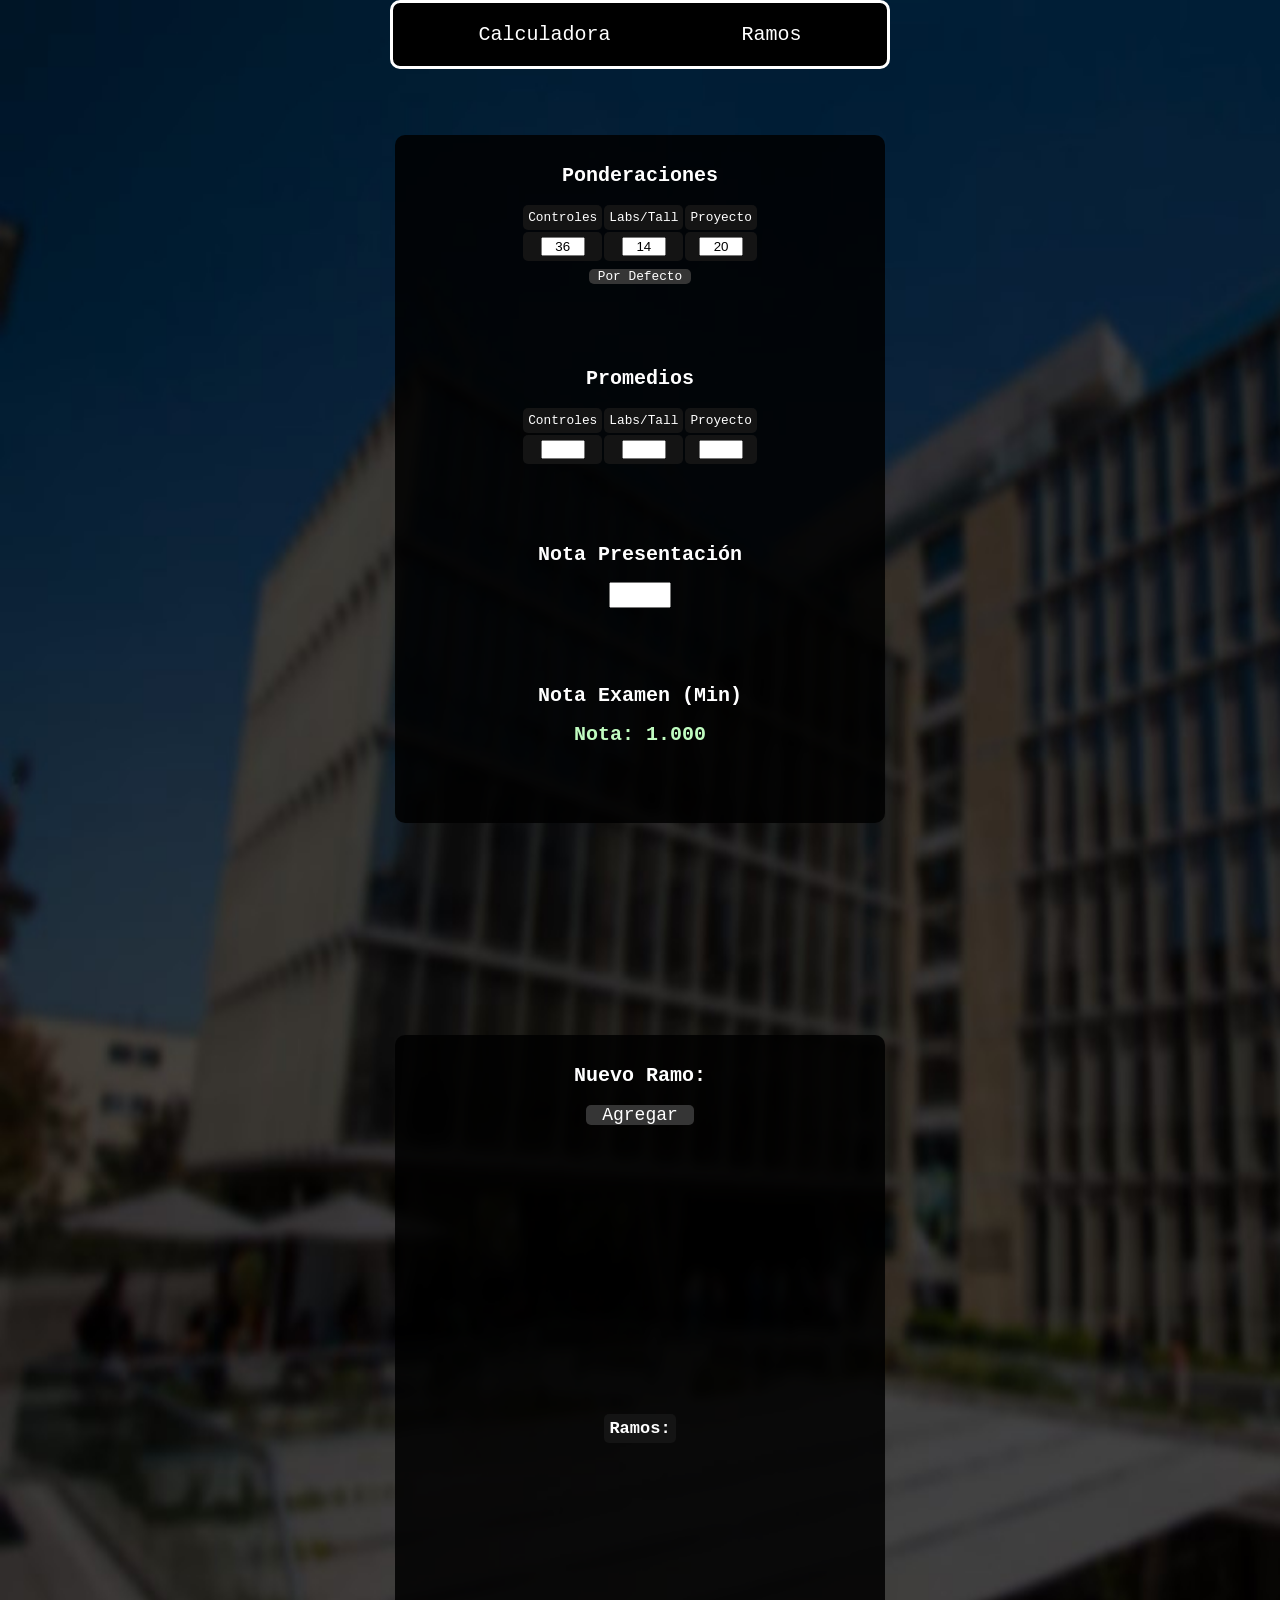
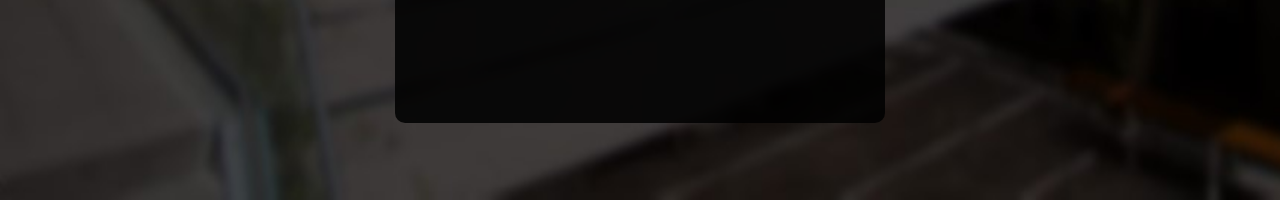
==== CalculadoraFinis.html @ b1f28bfc "ACTUALIZACIÓN FINISCALC 3.0" ====
<!DOCTYPE html>
<html>
<head>
    <meta charset="UTF-8">
    <meta name="viewport" content="width=device-width, initial-scale=1.0">
    <title>Calculadora Finis</title>
    <link rel="stylesheet" href="assets/style.css">

    <link rel="apple-touch-icon" sizes="180x180" href="assets/imgs/apple-touch-icon.png">
    <link rel="icon" type="image/png" sizes="32x32" href="assets/imgs/favicon-32x32.png">
    <link rel="icon" type="image/png" sizes="16x16" href="assets/imgs/favicon-16x16.png">
    <link rel="manifest" href="assets/imgs/site.webmanifest">

</head>
<body>
    <nav>
        <ul>
            <li><a onclick="blurAll();goTo('#Calculadora')">Calculadora</a></li>
            <li><a onclick="blurAll();goTo('#Ramos')">Ramos</a></li>
        </ul>
    </nav>
    <section id="Calculadora">
        <div class="contenedor">
            <div>
                <h1>Ponderaciones</h1>
                <table>
                    <tr>
                        <td>Controles</td>
                        <td>Labs/Tall</td>
                        <td>Proyecto</td>
                    </tr>
                    <tr>
                        <td><input type="number" id="ponControles" value="36" onInput="calculadora()"></td>
                        <td><input type="number" id="ponLabs" value="14" onInput="calculadora()"></td>
                        <td><input type="number" id="ponProyecto" value="20" onInput="calculadora()"></td>
                    </tr>
                </table>
                <div class="boton" style="width: 8em;" onclick="porDefecto()">Por Defecto</div>
            </div>
            <div>
                <h1>Promedios</h1>
                <table>
                    <tr>
                        <td>Controles</td>
                        <td>Labs/Tall</td>
                        <td>Proyecto</td>
                    </tr>
                    <tr>
                        <td><input type="number" id="proControles" onInput="calculadora()"></td>
                        <td><input type="number" id="proLabs" onInput="calculadora()"></td>
                        <td><input type="number" id="proProyecto" onInput="calculadora()"></td>
                    </tr>
                </table>
            </div>
            <div>
                <h1>Nota Presentación</h1>
                <input type="number" id="notaPresentacion" style="font-size: 1.5em;" onInput="examen()">
            </div>
            <div>
                <h1>Nota Examen (Min)</h1>
                <h1 id="notaExamen" style="color: rgb(192, 252, 192);">Nota: 1.000</h1>
            </div>
        </div>
    </section>

    <section id="Ramos">
        <div class="contenedor">
            <div>
                <h1>Nuevo Ramo:</h1>
                <div class="boton" style="width: 6em;font-size:18px;margin-top: 1em;" onclick="agregar()">Agregar</div>
            </div>
            <div>
                <table id="tablaRamos">
                    <tr><td style="font-size: 17px;font-weight: bold;">Ramos:</td></tr>
                </table>
            </div>
        </div>
    </section>
    <div id="lista"></div>
    <script src="assets/log.js"></script>
    <script src="assets/logic.js"></script>
    <script src="assets/ramos.js"></script>
</body>
</html>
---- assets/style.css ----
*{margin: 0;padding: 0;}
html{
    scroll-behavior: smooth;
    width: 100%;
    font-family:'Courier New', Courier, monospace;
    user-select: none;
    font-size: 80%;
    overflow-y: hidden;
}
body{
    background-image: url("fondo.jpg");
    background-size: 150vw 200vh;
}
nav{
    border-radius: 10px;
    background-color: rgb(0, 0, 0);
    position: fixed;
    width: 100vw;
    border: solid;
    border-color: white;
    box-sizing: border-box;
    font-size: 20px;
    z-index: 1000000;
}
ul{
    display: flex;
    list-style: none;
    padding: 1em;
    justify-content: space-around;
}
li a{
    padding: 1em;
    color: white;
    text-align: center;
    text-decoration: none;
}
section{height: 100vh;}
h1{font-size: 20px;margin: 0.8em;}
.contenedor{
    text-align: center;
    color: white;
    position: relative;
    left: 10%;
    top: 15%;
    width: 80%;
    background-color: rgba(0, 0, 0, 0.863);
    height: 75%;
    padding-top: 1em;
    border-radius: 10px;
    display: grid;
    justify-content:space-around;
}
table{
    margin: auto;
}
td{
    background-color: rgb(20, 20, 20);
    padding: 5px;
    border-radius: 5px;
}
input{
    width: 3em;
    text-align: center;
}
.boton{
    background-color:  rgb(53, 53, 53);
    border-radius: 5px; 
    margin: 0.5em auto;
}
.boton:active{
    transform: scale(1.2);
}
@media(min-width: 500px){
    .contenedor{
        width: 490px;
        margin: auto;
        left: 0;
    }
    nav{width: 500px;left:50%;translate: -50%;}
}
@media(max-height: 560px){
    h1{margin: 0;font-size: 14px;}
    #tablaRamos{scale:0;}
}
input[type=number]::-webkit-inner-spin-button, 
input[type=number]::-webkit-outer-spin-button { 
  -webkit-appearance: none; 
  margin: 0; 
}
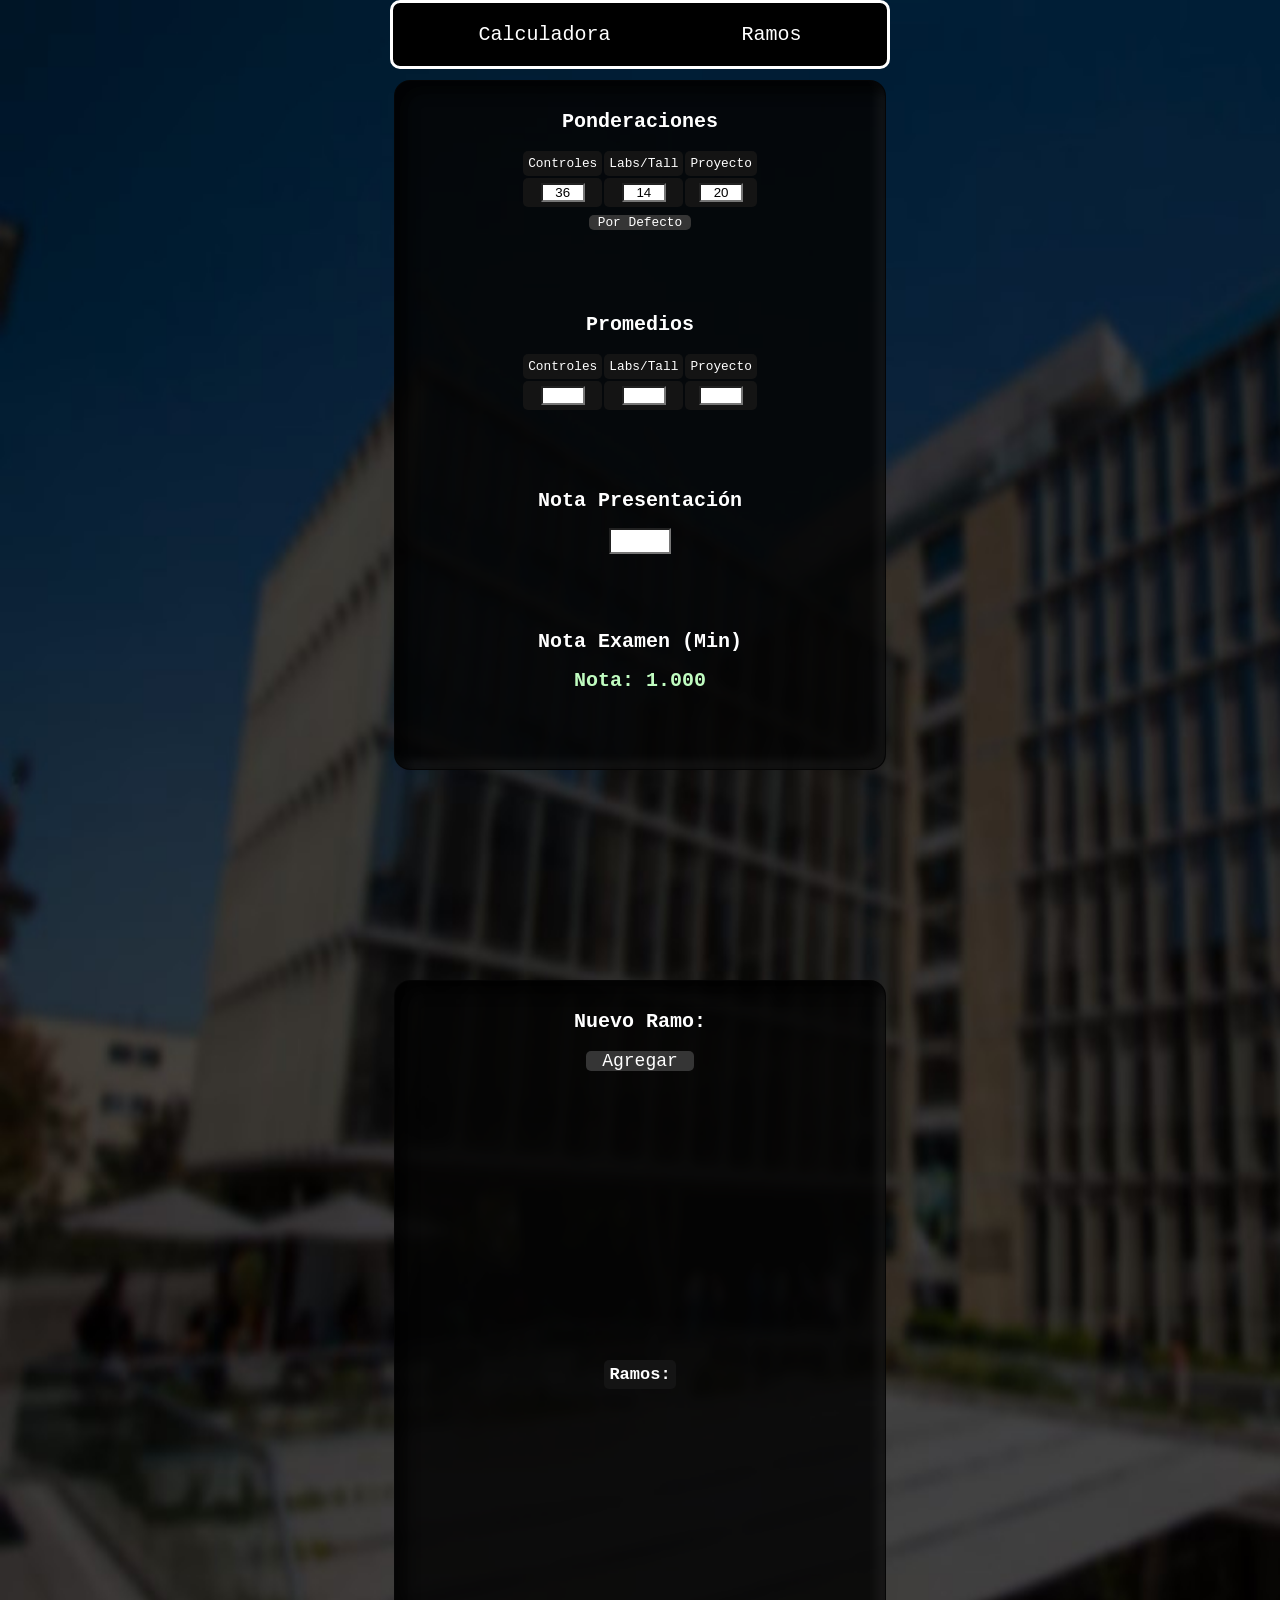
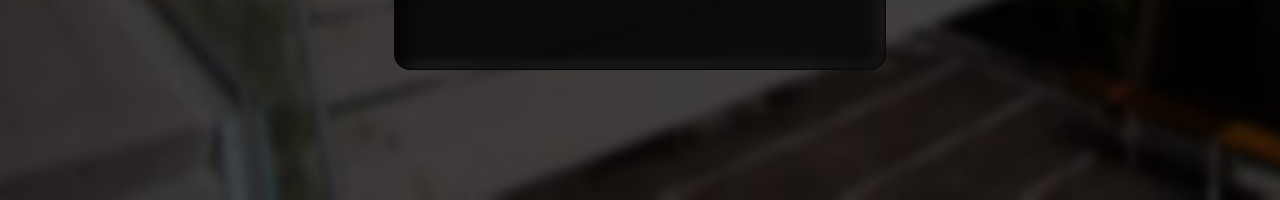
==== commit 896142dd: "3.3.0" ====
--- a/CalculadoraFinis.html
+++ b/CalculadoraFinis.html
@@ -6,10 +6,23 @@
     <title>Calculadora Finis</title>
     <link rel="stylesheet" href="assets/style.css">
 
-    <link rel="apple-touch-icon" sizes="180x180" href="assets/imgs/apple-touch-icon.png">
-    <link rel="icon" type="image/png" sizes="32x32" href="assets/imgs/favicon-32x32.png">
-    <link rel="icon" type="image/png" sizes="16x16" href="assets/imgs/favicon-16x16.png">
-    <link rel="manifest" href="assets/imgs/site.webmanifest">
+    <link rel="apple-touch-icon" sizes="57x57" href="/apple-icon-57x57.png">
+    <link rel="apple-touch-icon" sizes="60x60" href="/apple-icon-60x60.png">
+    <link rel="apple-touch-icon" sizes="72x72" href="/apple-icon-72x72.png">
+    <link rel="apple-touch-icon" sizes="76x76" href="/apple-icon-76x76.png">
+    <link rel="apple-touch-icon" sizes="114x114" href="/apple-icon-114x114.png">
+    <link rel="apple-touch-icon" sizes="120x120" href="/apple-icon-120x120.png">
+    <link rel="apple-touch-icon" sizes="144x144" href="/apple-icon-144x144.png">
+    <link rel="apple-touch-icon" sizes="152x152" href="/apple-icon-152x152.png">
+    <link rel="apple-touch-icon" sizes="180x180" href="/apple-icon-180x180.png">
+    <link rel="icon" type="image/png" sizes="192x192"  href="/android-icon-192x192.png">
+    <link rel="icon" type="image/png" sizes="32x32" href="/favicon-32x32.png">
+    <link rel="icon" type="image/png" sizes="96x96" href="/favicon-96x96.png">
+    <link rel="icon" type="image/png" sizes="16x16" href="/favicon-16x16.png">
+    <link rel="manifest" href="/manifest.json">
+    <meta name="msapplication-TileColor" content="#ffffff">
+    <meta name="msapplication-TileImage" content="/ms-icon-144x144.png">
+    <meta name="theme-color" content="#ffffff">
 
 </head>
 <body>
--- a/assets/style.css
+++ b/assets/style.css
@@ -5,7 +5,7 @@
     font-family:'Courier New', Courier, monospace;
     user-select: none;
     font-size: 80%;
-    overflow-y: hidden;
+    overflow: hidden;
 }
 body{
     background-image: url("fondo.jpg");
@@ -37,18 +37,24 @@
 section{height: 100vh;}
 h1{font-size: 20px;margin: 0.8em;}
 .contenedor{
+    transform: translateX(-50%);
     text-align: center;
     color: white;
     position: relative;
-    left: 10%;
-    top: 15%;
-    width: 80%;
-    background-color: rgba(0, 0, 0, 0.863);
-    height: 75%;
+    left: 50vw;
+    top: 80px;
+    width: 80vw;
+    height: 75vh;
     padding-top: 1em;
     border-radius: 10px;
     display: grid;
     justify-content:space-around;
+
+    background: rgba(5, 5, 5, 0.87);
+    border-radius: 16px;
+    box-shadow: 12px 12px 12px rgba(0, 0, 0, 0.562) inset,-10px -10px 10px rgba(255, 255, 255, 0.048) inset;+
+    border: 1px solid rgba(5, 5, 5, 0.815);
 }
 table{
     margin: auto;
@@ -61,6 +67,7 @@
 input{
     width: 3em;
     text-align: center;
+    background-color: white;
 }
 .boton{
     background-color:  rgb(53, 53, 53);
@@ -75,15 +82,16 @@
         width: 490px;
         margin: auto;
         left: 0;
+        transform: translateX(0);
     }
     nav{width: 500px;left:50%;translate: -50%;}
 }
 @media(max-height: 560px){
     h1{margin: 0;font-size: 14px;}
-    #tablaRamos{scale:0;}
+    #tablaRamos{scale:0.7;}
 }
 input[type=number]::-webkit-inner-spin-button, 
 input[type=number]::-webkit-outer-spin-button { 
   -webkit-appearance: none; 
   margin: 0; 
-}+}
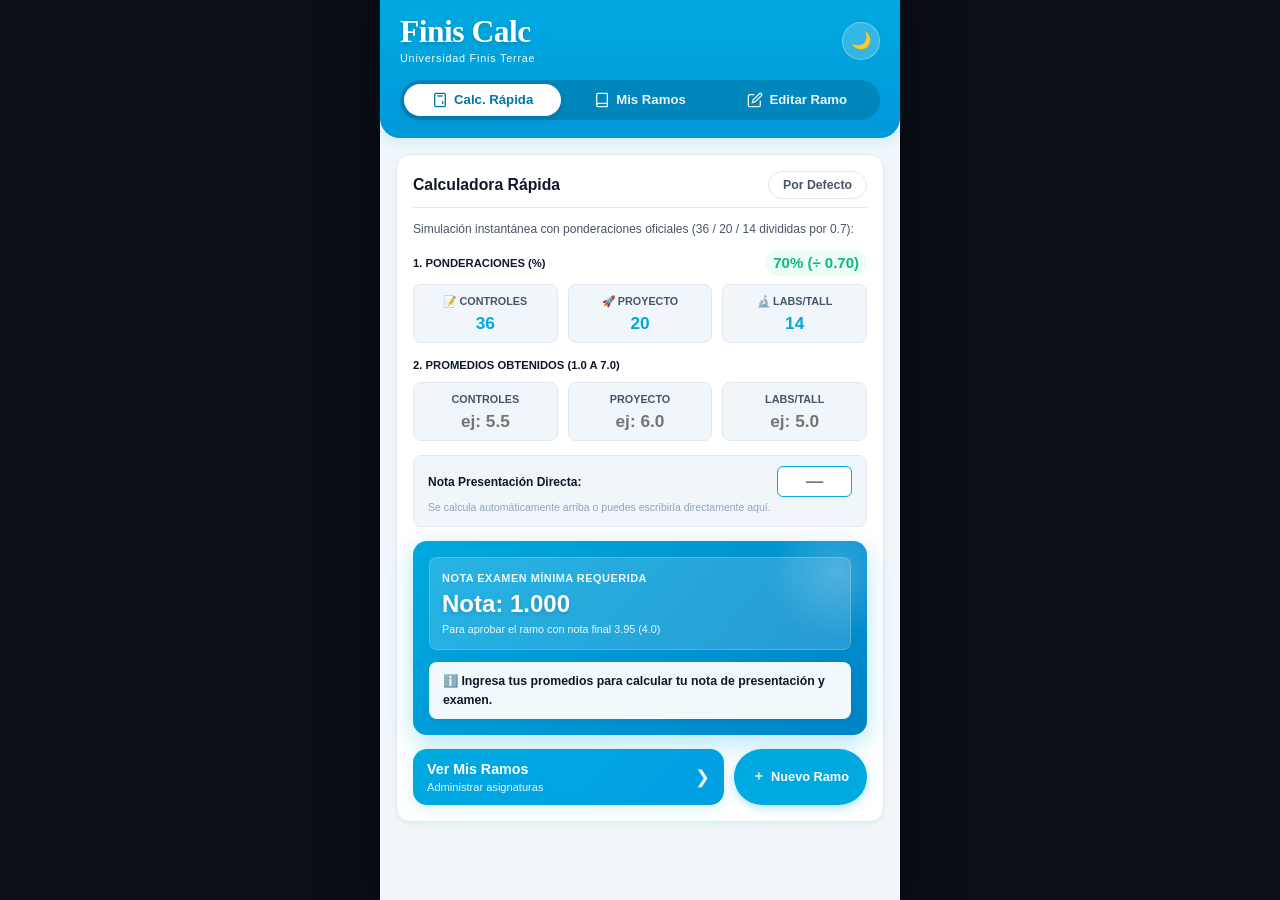
==== commit bb122fc5: "FinisCalc 3" ====
--- a/CalculadoraFinis.html
+++ b/CalculadoraFinis.html
@@ -1,97 +1,440 @@
-<!DOCTYPE html>
-<html>
-<head>
-    <meta charset="UTF-8">
-    <meta name="viewport" content="width=device-width, initial-scale=1.0">
-    <title>Calculadora Finis</title>
-    <link rel="stylesheet" href="assets/style.css">
-
-    <link rel="apple-touch-icon" sizes="57x57" href="/apple-icon-57x57.png">
-    <link rel="apple-touch-icon" sizes="60x60" href="/apple-icon-60x60.png">
-    <link rel="apple-touch-icon" sizes="72x72" href="/apple-icon-72x72.png">
-    <link rel="apple-touch-icon" sizes="76x76" href="/apple-icon-76x76.png">
-    <link rel="apple-touch-icon" sizes="114x114" href="/apple-icon-114x114.png">
-    <link rel="apple-touch-icon" sizes="120x120" href="/apple-icon-120x120.png">
-    <link rel="apple-touch-icon" sizes="144x144" href="/apple-icon-144x144.png">
-    <link rel="apple-touch-icon" sizes="152x152" href="/apple-icon-152x152.png">
-    <link rel="apple-touch-icon" sizes="180x180" href="/apple-icon-180x180.png">
-    <link rel="icon" type="image/png" sizes="192x192"  href="/android-icon-192x192.png">
-    <link rel="icon" type="image/png" sizes="32x32" href="/favicon-32x32.png">
-    <link rel="icon" type="image/png" sizes="96x96" href="/favicon-96x96.png">
-    <link rel="icon" type="image/png" sizes="16x16" href="/favicon-16x16.png">
-    <link rel="manifest" href="/manifest.json">
-    <meta name="msapplication-TileColor" content="#ffffff">
-    <meta name="msapplication-TileImage" content="/ms-icon-144x144.png">
-    <meta name="theme-color" content="#ffffff">
-
-</head>
-<body>
-    <nav>
-        <ul>
-            <li><a onclick="blurAll();goTo('#Calculadora')">Calculadora</a></li>
-            <li><a onclick="blurAll();goTo('#Ramos')">Ramos</a></li>
-        </ul>
-    </nav>
-    <section id="Calculadora">
-        <div class="contenedor">
-            <div>
-                <h1>Ponderaciones</h1>
-                <table>
-                    <tr>
-                        <td>Controles</td>
-                        <td>Labs/Tall</td>
-                        <td>Proyecto</td>
-                    </tr>
-                    <tr>
-                        <td><input type="number" id="ponControles" value="36" onInput="calculadora()"></td>
-                        <td><input type="number" id="ponLabs" value="14" onInput="calculadora()"></td>
-                        <td><input type="number" id="ponProyecto" value="20" onInput="calculadora()"></td>
-                    </tr>
-                </table>
-                <div class="boton" style="width: 8em;" onclick="porDefecto()">Por Defecto</div>
-            </div>
-            <div>
-                <h1>Promedios</h1>
-                <table>
-                    <tr>
-                        <td>Controles</td>
-                        <td>Labs/Tall</td>
-                        <td>Proyecto</td>
-                    </tr>
-                    <tr>
-                        <td><input type="number" id="proControles" onInput="calculadora()"></td>
-                        <td><input type="number" id="proLabs" onInput="calculadora()"></td>
-                        <td><input type="number" id="proProyecto" onInput="calculadora()"></td>
-                    </tr>
-                </table>
-            </div>
-            <div>
-                <h1>Nota Presentación</h1>
-                <input type="number" id="notaPresentacion" style="font-size: 1.5em;" onInput="examen()">
-            </div>
-            <div>
-                <h1>Nota Examen (Min)</h1>
-                <h1 id="notaExamen" style="color: rgb(192, 252, 192);">Nota: 1.000</h1>
-            </div>
-        </div>
-    </section>
-
-    <section id="Ramos">
-        <div class="contenedor">
-            <div>
-                <h1>Nuevo Ramo:</h1>
-                <div class="boton" style="width: 6em;font-size:18px;margin-top: 1em;" onclick="agregar()">Agregar</div>
-            </div>
-            <div>
-                <table id="tablaRamos">
-                    <tr><td style="font-size: 17px;font-weight: bold;">Ramos:</td></tr>
-                </table>
-            </div>
-        </div>
-    </section>
-    <div id="lista"></div>
-    <script src="assets/log.js"></script>
-    <script src="assets/logic.js"></script>
-    <script src="assets/ramos.js"></script>
-</body>
-</html>+<!DOCTYPE html>
+<html lang="es">
+<head>
+  <meta charset="UTF-8">
+  <meta name="viewport" content="width=device-width, initial-scale=1.0, maximum-scale=1.0, user-scalable=no">
+  <meta name="theme-color" content="#00A9E0">
+  <title>Calculadora de Notas • Universidad Finis Terrae</title>
+
+  <!-- PWA & Mobile Icons -->
+  <link rel="apple-touch-icon" sizes="180x180" href="apple-icon-180x180.png">
+  <link rel="icon" type="image/png" sizes="32x32" href="favicon-32x32.png">
+  <link rel="icon" type="image/png" sizes="16x16" href="favicon-16x16.png">
+  <link rel="manifest" href="manifest.json">
+  <meta name="msapplication-TileColor" content="#00A9E0">
+
+  <!-- Estilos Modernos Finis Terrae -->
+  <link rel="stylesheet" href="assets/style.css">
+</head>
+<body>
+
+  <!-- Toast Container -->
+  <div id="toastContainer" class="toast-container"></div>
+
+  <!-- App Wrapper -->
+  <div class="app-container">
+
+    <!-- Header Finis Terrae -->
+    <header class="app-header">
+      <div class="header-top">
+        <div class="brand-wrapper">
+          <h1 class="brand-title">Finis Calc</h1>
+          <span class="brand-subtitle">Universidad Finis Terrae</span>
+        </div>
+        <div class="header-actions">
+          <!-- Botón de Modo Noche -->
+          <button id="themeToggleBtn" class="theme-toggle-btn" onclick="toggleTheme()" title="Cambiar modo claro / noche">
+            🌙
+          </button>
+        </div>
+      </div>
+
+      <!-- Navigation Tabs (Navegación superior limpia) -->
+      <nav class="app-tabs">
+        <button class="tab-btn active" data-tab="calculadora" onclick="switchTab('calculadora')">
+          <svg width="16" height="16" viewBox="0 0 24 24" fill="none" stroke="currentColor" stroke-width="2">
+            <rect x="4" y="2" width="16" height="20" rx="2"></rect>
+            <line x1="8" y1="6" x2="16" y2="6"></line>
+            <line x1="16" y1="14" x2="16" y2="18"></line>
+            <path d="M16 10h.01"></path>
+            <path d="M12 10h.01"></path>
+            <path d="M8 10h.01"></path>
+            <path d="M12 14h.01"></path>
+            <path d="M8 14h.01"></path>
+            <path d="M12 18h.01"></path>
+            <path d="M8 18h.01"></path>
+          </svg>
+          Calc. Rápida
+        </button>
+
+        <button class="tab-btn" data-tab="ramos" onclick="switchTab('ramos')">
+          <svg width="16" height="16" viewBox="0 0 24 24" fill="none" stroke="currentColor" stroke-width="2">
+            <path d="M4 19.5A2.5 2.5 0 0 1 6.5 17H20"></path>
+            <path d="M6.5 2H20v20H6.5A2.5 2.5 0 0 1 4 19.5v-15A2.5 2.5 0 0 1 6.5 2z"></path>
+          </svg>
+          Mis Ramos
+        </button>
+
+        <button class="tab-btn" data-tab="detalle" onclick="switchTab('detalle')">
+          <svg width="16" height="16" viewBox="0 0 24 24" fill="none" stroke="currentColor" stroke-width="2">
+            <path d="M11 4H4a2 2 0 0 0-2 2v14a2 2 0 0 0 2 2h14a2 2 0 0 0 2-2v-7"></path>
+            <path d="M18.5 2.5a2.121 2.121 0 0 1 3 3L12 15l-4 1 1-4 9.5-9.5z"></path>
+          </svg>
+          Editar Ramo
+        </button>
+      </nav>
+    </header>
+
+    <!-- Main Content Area -->
+    <main class="main-content">
+
+      <!-- ======================================= -->
+      <!-- VISTA 1 (POR DEFECTO): CALCULADORA RÁPIDA -->
+      <!-- ======================================= -->
+      <section id="view_calculadora" class="view-section active">
+        <div class="white-card">
+          <div class="card-header-bar">
+            <h2>Calculadora Rápida</h2>
+            <button class="back-btn" onclick="resetQuickCalcToDefaults()" title="Restablecer valores originales">
+              Por Defecto
+            </button>
+          </div>
+          <p style="font-size: 0.8rem; color: var(--ft-text-secondary); margin-bottom: 12px;">
+            Simulación instantánea con ponderaciones oficiales (36 / 20 / 14 divididas por 0.7):
+          </p>
+
+          <!-- 1. Ponderaciones oficiales -->
+          <div style="display: flex; justify-content: space-between; align-items: center; margin-bottom: 6px;">
+            <label style="font-size: 0.75rem; font-weight: 700; color: var(--ft-text-primary); text-transform: uppercase;">
+              1. Ponderaciones (%)
+            </label>
+            <span id="qc_totalPonBadge" class="total-pon-badge badge-success">
+              70% (÷ 0.70)
+            </span>
+          </div>
+
+          <div class="ponderaciones-grid" style="margin-bottom: 14px;">
+            <div class="pon-input-box">
+              <span class="pon-label">📝 Controles</span>
+              <input type="number" id="qc_ponControles" class="pon-input" value="36" oninput="calculateQuickCalc()">
+            </div>
+            <div class="pon-input-box">
+              <span class="pon-label">🚀 Proyecto</span>
+              <input type="number" id="qc_ponProyecto" class="pon-input" value="20" oninput="calculateQuickCalc()">
+            </div>
+            <div class="pon-input-box">
+              <span class="pon-label">🔬 Labs/Tall</span>
+              <input type="number" id="qc_ponLabs" class="pon-input" value="14" oninput="calculateQuickCalc()">
+            </div>
+          </div>
+
+          <!-- 2. Promedios de las 3 categorías -->
+          <label style="font-size: 0.75rem; font-weight: 700; color: var(--ft-text-primary); text-transform: uppercase; display: block; margin-bottom: 6px;">
+            2. Promedios Obtenidos (1.0 a 7.0)
+          </label>
+          <div class="ponderaciones-grid" style="margin-bottom: 14px;">
+            <div class="pon-input-box">
+              <span class="pon-label">Controles</span>
+              <input type="text" inputmode="decimal" id="qc_notaControles" class="pon-input" placeholder="ej: 5.5" oninput="calculateQuickCalc()">
+            </div>
+            <div class="pon-input-box">
+              <span class="pon-label">Proyecto</span>
+              <input type="text" inputmode="decimal" id="qc_notaProyecto" class="pon-input" placeholder="ej: 6.0" oninput="calculateQuickCalc()">
+            </div>
+            <div class="pon-input-box">
+              <span class="pon-label">Labs/Tall</span>
+              <input type="text" inputmode="decimal" id="qc_notaLabs" class="pon-input" placeholder="ej: 5.0" oninput="calculateQuickCalc()">
+            </div>
+          </div>
+
+          <!-- 3. Entrada Directa de Nota de Presentación -->
+          <div style="background: var(--ft-bg); border: 1px solid var(--ft-border); border-radius: var(--ft-radius-sm); padding: 10px 14px; margin-bottom: 14px;">
+            <div style="display: flex; justify-content: space-between; align-items: center;">
+              <span style="font-size: 0.8rem; font-weight: 700; color: var(--ft-text-primary);">
+                Nota Presentación Directa:
+              </span>
+              <input 
+                type="text" 
+                inputmode="decimal" 
+                id="qc_notaPresentacion" 
+                class="pon-input" 
+                placeholder="—" 
+                style="width: 75px; background: var(--ft-surface); border: 1px solid var(--ft-primary); border-radius: 6px; padding: 4px;"
+                oninput="handleDirectPresentacionInput(this.value)"
+              >
+            </div>
+            <span style="font-size: 0.7rem; color: var(--ft-text-muted); display: block; margin-top: 3px;">
+              Se calcula automáticamente arriba o puedes escribirla directamente aquí.
+            </span>
+          </div>
+
+          <!-- Resultados Quick Calc -->
+          <div class="result-card" style="margin-top: 10px;">
+            <div class="result-box" style="margin-bottom: 8px;">
+              <div class="result-box-label">Nota Examen Mínima Requerida</div>
+              <div id="qc_resultExamen" class="result-box-value" style="font-size: 1.6rem; color: #FFFFFF;">
+                Nota: 1.000
+              </div>
+              <div class="result-box-desc">Para aprobar el ramo con nota final 3.95 (4.0)</div>
+            </div>
+
+            <div id="qc_resultBadge" class="result-status-banner">
+              ℹ️ Ingresa tus notas para simular tu examen.
+            </div>
+          </div>
+
+          <div style="display: flex; gap: 10px; margin-top: 14px;">
+            <button class="finis-card-btn" style="flex: 1; padding: 12px 14px; min-height: 50px;" onclick="switchTab('ramos')">
+              <div class="card-title-group">
+                <span class="card-title">Ver Mis Ramos</span>
+                <span class="card-subtitle">Administrar asignaturas</span>
+              </div>
+              <span class="card-chevron">❯</span>
+            </button>
+            <button class="add-ramo-btn" style="padding: 12px 18px;" onclick="createNewRamo()">
+              <span>＋</span> Nuevo Ramo
+            </button>
+          </div>
+        </div>
+      </section>
+
+      <!-- ======================================= -->
+      <!-- VISTA 2: DASHBOARD DE RAMOS -->
+      <!-- ======================================= -->
+      <section id="view_ramos" class="view-section">
+        
+        <!-- Finis Action Cards Grid -->
+        <div class="finis-menu-grid">
+          <button class="finis-card-btn" onclick="createNewRamo()">
+            <div class="card-title-group">
+              <span class="card-title">Nuevo Ramo</span>
+              <span class="card-subtitle">36% C / 20% P / 14% L</span>
+            </div>
+            <span class="card-chevron">＋</span>
+          </button>
+
+          <button class="finis-card-btn" onclick="switchTab('calculadora')">
+            <div class="card-title-group">
+              <span class="card-title">Calc. Rápida</span>
+              <span class="card-subtitle">Simulador directo</span>
+            </div>
+            <span class="card-chevron">⚡</span>
+          </button>
+
+          <div class="finis-card-btn" style="cursor: default;">
+            <div class="card-title-group">
+              <span class="card-title">Promedio General</span>
+              <span class="card-subtitle">Todos tus ramos</span>
+            </div>
+            <span id="averageGpaBadge" class="preview-score" style="color: #FFFFFF; font-size: 1.4rem;">—</span>
+          </div>
+
+          <button class="finis-card-btn" onclick="openHelpModal()">
+            <div class="card-title-group">
+              <span class="card-title">Ponderaciones</span>
+              <span class="card-subtitle">36 + 20 + 14 = 70%</span>
+            </div>
+            <span class="card-chevron">ℹ</span>
+          </button>
+        </div>
+
+        <!-- Lista de Ramos Guardados -->
+        <div class="white-card">
+          <div class="ramos-header">
+            <h2 class="section-title">
+              Mis Ramos Guardados
+            </h2>
+            <span id="totalRamosBadge" class="ramo-badge badge-info">0 Ramos</span>
+          </div>
+
+          <div id="ramosListContainer" class="ramos-list">
+            <!-- Inyectado dinámicamente por app.js -->
+          </div>
+
+          <div style="margin-top: 14px; text-align: center;">
+            <button class="add-ramo-btn" onclick="createNewRamo()">
+              <span>＋</span> Agregar Otro Ramo
+            </button>
+          </div>
+        </div>
+
+      </section>
+
+      <!-- ======================================= -->
+      <!-- VISTA 3: DETALLE Y EDICIÓN DEL RAMO -->
+      <!-- ======================================= -->
+      <section id="view_detalle" class="view-section">
+        
+        <!-- Header de Acciones de Ramo -->
+        <div class="ramo-top-actions">
+          <button class="back-btn" onclick="switchTab('ramos')">
+            <span>❮</span> Mis Ramos
+          </button>
+          <span id="autoSaveIndicator" style="font-size: 0.75rem; color: var(--ft-success); font-weight: 600; opacity: 0; transition: opacity 0.3s ease;">
+            ✓ Guardado automático
+          </span>
+        </div>
+
+        <!-- Nombre del Ramo Editable -->
+        <div class="white-card" style="padding: 10px 14px; margin-bottom: 12px;">
+          <label style="font-size: 0.72rem; font-weight: 600; color: var(--ft-text-muted); text-transform: uppercase;">
+            Nombre de la Asignatura
+          </label>
+          <input 
+            type="text" 
+            id="detailRamoName" 
+            class="ramo-title-input" 
+            placeholder="Ej: Cálculo I, Programación..."
+            oninput="handleRamoNameChange(this.value)"
+          >
+        </div>
+
+        <!-- Ponderaciones oficiales: 36, 20, 14 (Total 70% dividido por 0.7) -->
+        <div class="ponderaciones-card">
+          <div style="display: flex; justify-content: space-between; align-items: center;">
+            <h3 style="font-size: 0.95rem; font-weight: 700; color: var(--ft-text-primary);">
+              Ponderaciones (%)
+            </h3>
+            <div style="display: flex; align-items: center; gap: 6px;">
+              <span id="detailTotalPonBadge" class="total-pon-badge badge-success">
+                70% (÷ 0.70)
+              </span>
+              <button class="back-btn" style="padding: 3px 8px; font-size: 0.72rem;" onclick="setRamoPonderacionesPorDefecto()" title="Restablecer 36 / 20 / 14">
+                36/20/14
+              </button>
+            </div>
+          </div>
+
+          <div class="ponderaciones-grid">
+            <div class="pon-input-box">
+              <span class="pon-label">📝 Controles</span>
+              <input 
+                type="number" 
+                id="detailPonControles" 
+                class="pon-input" 
+                value="36" 
+                min="0" 
+                max="100"
+                oninput="handlePonderacionChange('controles', this.value)"
+              >
+            </div>
+
+            <div class="pon-input-box">
+              <span class="pon-label">🚀 Proyecto</span>
+              <input 
+                type="number" 
+                id="detailPonProyecto" 
+                class="pon-input" 
+                value="20" 
+                min="0" 
+                max="100"
+                oninput="handlePonderacionChange('proyecto', this.value)"
+              >
+            </div>
+
+            <div class="pon-input-box">
+              <span class="pon-label">🔬 Labs/Tall</span>
+              <input 
+                type="number" 
+                id="detailPonLabs" 
+                class="pon-input" 
+                value="14" 
+                min="0" 
+                max="100"
+                oninput="handlePonderacionChange('laboratorios', this.value)"
+              >
+            </div>
+          </div>
+          <div class="total-pon-indicator">
+            <span>Suman 70% y se dividen por 0.7 para obtener la Nota de Presentación.</span>
+          </div>
+        </div>
+
+        <!-- 1. CATEGORÍA: CONTROLES -->
+        <div class="category-card">
+          <div class="category-header">
+            <div class="cat-title-group">
+              <div class="cat-icon">📝</div>
+              <span class="cat-name">1. Controles</span>
+            </div>
+            <span id="avgTag_controles" class="cat-average-tag">Promedio: —</span>
+          </div>
+          <div id="gradesContainer_controles" class="grades-grid">
+            <!-- Celdas dinámicas inyectadas por app.js -->
+          </div>
+        </div>
+
+        <!-- 2. CATEGORÍA: PROYECTO -->
+        <div class="category-card">
+          <div class="category-header">
+            <div class="cat-title-group">
+              <div class="cat-icon">🚀</div>
+              <span class="cat-name">2. Proyecto</span>
+            </div>
+            <span id="avgTag_proyecto" class="cat-average-tag">Promedio: —</span>
+          </div>
+          <div id="gradesContainer_proyecto" class="grades-grid">
+            <!-- Celdas dinámicas inyectadas por app.js -->
+          </div>
+        </div>
+
+        <!-- 3. CATEGORÍA: LABORATORIOS -->
+        <div class="category-card">
+          <div class="category-header">
+            <div class="cat-title-group">
+              <div class="cat-icon">🔬</div>
+              <span class="cat-name">3. Laboratorios / Talleres</span>
+            </div>
+            <span id="avgTag_laboratorios" class="cat-average-tag">Promedio: —</span>
+          </div>
+          <div id="gradesContainer_laboratorios" class="grades-grid">
+            <!-- Celdas dinámicas inyectadas por app.js -->
+          </div>
+        </div>
+
+        <!-- TARJETA DE RESULTADOS -->
+        <div class="result-card">
+          <div class="result-grid">
+            <div class="result-box">
+              <div class="result-box-label">Nota Presentación</div>
+              <div id="detailResultNp" class="result-box-value">—</div>
+              <div class="result-box-desc">Dividido por 0.70 (70% final)</div>
+            </div>
+
+            <div class="result-box">
+              <div class="result-box-label">Examen Mínimo</div>
+              <div id="detailResultExamen" class="result-box-value">—</div>
+              <div class="result-box-desc">Para aprobar con 4.0</div>
+            </div>
+          </div>
+
+          <div id="detailResultBanner" class="result-status-banner">
+            <span>ℹ️</span> <span>Ingresa tus notas para calcular tu estado académico.</span>
+          </div>
+        </div>
+
+        <!-- Botones de Acción de Ramo -->
+        <div class="detail-actions-row">
+          <button class="btn-secondary" onclick="duplicateCurrentRamo()">
+            <span>📄</span> Duplicar
+          </button>
+          <button class="btn-secondary" onclick="resetCurrentRamoGrades()">
+            <span>🧹</span> Vaciar Notas
+          </button>
+          <button class="btn-danger" onclick="promptDeleteCurrentRamo()">
+            <span>🗑️</span> Eliminar
+          </button>
+        </div>
+
+      </section>
+
+    </main>
+
+  </div>
+
+  <!-- Modal Dialog -->
+  <div id="appModalOverlay" class="modal-overlay" onclick="closeModal()">
+    <div class="modal-card" onclick="event.stopPropagation()">
+      <h3 id="appModalTitle" class="modal-title">Mensaje</h3>
+      <div id="appModalBody" class="modal-body">Contenido</div>
+      <div class="modal-actions">
+        <button class="btn-secondary" onclick="closeModal()">Cancelar</button>
+        <button class="add-ramo-btn" onclick="confirmModalAction()">Confirmar</button>
+      </div>
+    </div>
+  </div>
+
+  <!-- Scripts -->
+  <script src="assets/app.js"></script>
+</body>
+</html>
--- a/assets/style.css
+++ b/assets/style.css
@@ -1,97 +1,1047 @@
-*{margin: 0;padding: 0;}
-html{
-    scroll-behavior: smooth;
-    width: 100%;
-    font-family:'Courier New', Courier, monospace;
-    user-select: none;
-    font-size: 80%;
-    overflow: hidden;
-}
-body{
-    background-image: url("fondo.jpg");
-    background-size: 150vw 200vh;
-}
-nav{
-    border-radius: 10px;
-    background-color: rgb(0, 0, 0);
-    position: fixed;
-    width: 100vw;
-    border: solid;
-    border-color: white;
-    box-sizing: border-box;
-    font-size: 20px;
-    z-index: 1000000;
-}
-ul{
-    display: flex;
-    list-style: none;
-    padding: 1em;
-    justify-content: space-around;
-}
-li a{
-    padding: 1em;
-    color: white;
-    text-align: center;
-    text-decoration: none;
-}
-section{height: 100vh;}
-h1{font-size: 20px;margin: 0.8em;}
-.contenedor{
-    transform: translateX(-50%);
-    text-align: center;
-    color: white;
-    position: relative;
-    left: 50vw;
-    top: 80px;
-    width: 80vw;
-    height: 75vh;
-    padding-top: 1em;
-    border-radius: 10px;
-    display: grid;
-    justify-content:space-around;
-
-    background: rgba(5, 5, 5, 0.87);
-    border-radius: 16px;
-    box-shadow: 12px 12px 12px rgba(0, 0, 0, 0.562) inset,-10px -10px 10px rgba(255, 255, 255, 0.048) inset;-
-    border: 1px solid rgba(5, 5, 5, 0.815);
-}
-table{
-    margin: auto;
-}
-td{
-    background-color: rgb(20, 20, 20);
-    padding: 5px;
-    border-radius: 5px;
-}
-input{
-    width: 3em;
-    text-align: center;
-    background-color: white;
-}
-.boton{
-    background-color:  rgb(53, 53, 53);
-    border-radius: 5px; 
-    margin: 0.5em auto;
-}
-.boton:active{
-    transform: scale(1.2);
-}
-@media(min-width: 500px){
-    .contenedor{
-        width: 490px;
-        margin: auto;
-        left: 0;
-        transform: translateX(0);
-    }
-    nav{width: 500px;left:50%;translate: -50%;}
-}
-@media(max-height: 560px){
-    h1{margin: 0;font-size: 14px;}
-    #tablaRamos{scale:0.7;}
-}
-input[type=number]::-webkit-inner-spin-button, 
-input[type=number]::-webkit-outer-spin-button { 
-  -webkit-appearance: none; 
-  margin: 0; 
-}
+:root {
+  --ft-primary: #00A9E0;
+  --ft-primary-hover: #0096cc;
+  --ft-primary-dark: #0077a8;
+  --ft-primary-light: #33bbf0;
+  --ft-primary-bg: #e6f6fd;
+  --ft-primary-gradient: linear-gradient(135deg, #00A9E0 0%, #0084c8 100%);
+  --ft-header-gradient: linear-gradient(180deg, #00A9E0 0%, #0099db 100%);
+  --ft-card-gradient: linear-gradient(135deg, #00A9E0 0%, #009fe3 100%);
+  
+  /* Outside desktop background: deep dark */
+  --ft-outer-bg: #0b0f17;
+  
+  /* App container internal background */
+  --ft-bg: #F0F6FA;
+  --ft-surface: #FFFFFF;
+  --ft-surface-card: #FFFFFF;
+  --ft-text-primary: #0F172A;
+  --ft-text-secondary: #475569;
+  --ft-text-muted: #94A3B8;
+  --ft-text-white: #FFFFFF;
+  --ft-border: #E2E8F0;
+  
+  --ft-success: #10B981;
+  --ft-success-bg: #ECFDF5;
+  --ft-success-border: #A7F3D0;
+  --ft-warning: #F59E0B;
+  --ft-warning-bg: #FEF3C7;
+  --ft-danger: #EF4444;
+  --ft-danger-bg: #FEF2F2;
+  --ft-info: #0284C7;
+  --ft-info-bg: #E0F2FE;
+  
+  --ft-shadow-sm: 0 2px 4px rgba(0, 169, 224, 0.08);
+  --ft-shadow-md: 0 4px 12px rgba(0, 169, 224, 0.12);
+  --ft-shadow-lg: 0 10px 25px rgba(0, 169, 224, 0.18);
+  --ft-shadow-card: 0 4px 15px rgba(0, 169, 224, 0.15);
+  
+  --ft-radius-sm: 8px;
+  --ft-radius-md: 14px;
+  --ft-radius-lg: 20px;
+  --ft-radius-full: 9999px;
+  
+  --ft-font-main: -apple-system, BlinkMacSystemFont, "Segoe UI", Roboto, "Helvetica Neue", Arial, sans-serif;
+  --ft-font-brand: "Georgia", "Times New Roman", serif;
+  
+  --ft-transition: all 0.25s cubic-bezier(0.4, 0, 0.2, 1);
+}
+
+/* Modo Noche / Dark Mode (tonos suaves que no queman la vista) */
+body.dark-mode {
+  --ft-outer-bg: #07090e;
+  --ft-bg: #121824;
+  --ft-surface: #1a2233;
+  --ft-surface-card: #1f2a3f;
+  --ft-text-primary: #e2e8f0;
+  --ft-text-secondary: #94a3b8;
+  --ft-text-muted: #64748b;
+  --ft-border: #2a374f;
+  
+  --ft-primary: #38bdf8;
+  --ft-primary-hover: #0ea5e9;
+  --ft-primary-dark: #0284c7;
+  --ft-primary-light: #7dd3fc;
+  --ft-primary-bg: #162a42;
+  --ft-primary-gradient: linear-gradient(135deg, #0284c7 0%, #0369a1 100%);
+  --ft-header-gradient: linear-gradient(180deg, #0369a1 0%, #075985 100%);
+  --ft-card-gradient: linear-gradient(135deg, #0284c7 0%, #0ea5e9 100%);
+  
+  --ft-success: #34d399;
+  --ft-success-bg: #064e3b;
+  --ft-warning: #fbbf24;
+  --ft-warning-bg: #451a03;
+  --ft-danger: #f87171;
+  --ft-danger-bg: #450a0a;
+  --ft-info: #38bdf8;
+  --ft-info-bg: #0c4a6e;
+  
+  --ft-shadow-sm: 0 2px 4px rgba(0, 0, 0, 0.35);
+  --ft-shadow-md: 0 4px 12px rgba(0, 0, 0, 0.45);
+  --ft-shadow-card: 0 4px 15px rgba(0, 0, 0, 0.4);
+}
+
+* {
+  margin: 0;
+  padding: 0;
+  box-sizing: border-box;
+  -webkit-tap-highlight-color: transparent;
+}
+
+html, body {
+  width: 100%;
+  min-height: 100vh;
+  background-color: var(--ft-outer-bg);
+  color: var(--ft-text-primary);
+  font-family: var(--ft-font-main);
+  font-size: 15px;
+  line-height: 1.5;
+  user-select: none;
+  overflow-x: hidden;
+  transition: background-color 0.3s ease, color 0.3s ease;
+}
+
+/* App Wrapper: Centrado con fondo propio y límites claros */
+.app-container {
+  width: 100%;
+  max-width: 520px;
+  margin: 0 auto;
+  min-height: 100vh;
+  display: flex;
+  flex-direction: column;
+  background-color: var(--ft-bg);
+  box-shadow: 0 0 45px rgba(0, 0, 0, 0.7);
+  position: relative;
+  padding-bottom: 24px;
+  transition: background-color 0.3s ease;
+}
+
+/* Header Finis Terrae */
+.app-header {
+  background: var(--ft-header-gradient);
+  color: var(--ft-text-white);
+  padding: 16px 20px 18px 20px;
+  border-bottom-left-radius: var(--ft-radius-lg);
+  border-bottom-right-radius: var(--ft-radius-lg);
+  box-shadow: var(--ft-shadow-md);
+  position: sticky;
+  top: 0;
+  z-index: 100;
+  transition: background 0.3s ease;
+}
+
+.header-top {
+  display: flex;
+  justify-content: space-between;
+  align-items: center;
+}
+
+.brand-wrapper {
+  display: flex;
+  flex-direction: column;
+}
+
+.brand-title {
+  font-family: var(--ft-font-brand);
+  font-size: 2.1rem;
+  font-weight: 700;
+  letter-spacing: -0.5px;
+  line-height: 1;
+  color: #FFFFFF;
+  text-shadow: 0 2px 4px rgba(0,0,0,0.15);
+}
+
+.brand-subtitle {
+  font-size: 0.72rem;
+  letter-spacing: 0.8px;
+  font-weight: 500;
+  text-transform: capitalize;
+  opacity: 0.95;
+  margin-top: 2px;
+}
+
+.header-actions {
+  display: flex;
+  align-items: center;
+  gap: 8px;
+}
+
+/* Botón Modo Noche / Día en Header */
+.theme-toggle-btn {
+  background: rgba(255, 255, 255, 0.2);
+  border: 1px solid rgba(255, 255, 255, 0.3);
+  border-radius: var(--ft-radius-full);
+  width: 38px;
+  height: 38px;
+  display: flex;
+  align-items: center;
+  justify-content: center;
+  color: #FFFFFF;
+  cursor: pointer;
+  transition: var(--ft-transition);
+  backdrop-filter: blur(5px);
+  font-size: 1.1rem;
+}
+
+.theme-toggle-btn:hover {
+  background: rgba(255, 255, 255, 0.3);
+  transform: rotate(15deg);
+}
+
+.theme-toggle-btn:active {
+  transform: scale(0.92);
+}
+
+/* Navigation Tabs */
+.app-tabs {
+  display: flex;
+  background: rgba(0, 0, 0, 0.15);
+  border-radius: var(--ft-radius-full);
+  padding: 4px;
+  margin-top: 14px;
+  backdrop-filter: blur(8px);
+}
+
+.tab-btn {
+  flex: 1;
+  background: transparent;
+  border: none;
+  color: rgba(255, 255, 255, 0.9);
+  padding: 8px 12px;
+  font-size: 0.88rem;
+  font-weight: 600;
+  border-radius: var(--ft-radius-full);
+  cursor: pointer;
+  transition: var(--ft-transition);
+  display: flex;
+  align-items: center;
+  justify-content: center;
+  gap: 6px;
+}
+
+.tab-btn.active {
+  background: #FFFFFF;
+  color: var(--ft-primary-dark);
+  box-shadow: 0 2px 8px rgba(0, 0, 0, 0.15);
+}
+
+body.dark-mode .tab-btn.active {
+  background: #1e293b;
+  color: #38bdf8;
+  box-shadow: 0 2px 8px rgba(0, 0, 0, 0.3);
+}
+
+.tab-btn:active {
+  transform: scale(0.97);
+}
+
+/* Main Content Area */
+.main-content {
+  padding: 16px;
+  flex: 1;
+}
+
+.view-section {
+  display: none;
+  animation: fadeIn 0.25s ease-out forwards;
+}
+
+.view-section.active {
+  display: block;
+}
+
+/* Finis Action Cards Grid */
+.finis-menu-grid {
+  display: grid;
+  grid-template-columns: repeat(2, 1fr);
+  gap: 12px;
+  margin-bottom: 16px;
+}
+
+.finis-card-btn {
+  background: var(--ft-card-gradient);
+  color: #FFFFFF;
+  border: none;
+  border-radius: var(--ft-radius-md);
+  padding: 14px 14px;
+  min-height: 76px;
+  display: flex;
+  justify-content: space-between;
+  align-items: center;
+  text-align: left;
+  cursor: pointer;
+  position: relative;
+  overflow: hidden;
+  box-shadow: var(--ft-shadow-card);
+  transition: var(--ft-transition);
+}
+
+.finis-card-btn:hover {
+  transform: translateY(-2px);
+  filter: brightness(1.05);
+}
+
+.finis-card-btn:active {
+  transform: scale(0.97);
+}
+
+.card-title-group {
+  display: flex;
+  flex-direction: column;
+  z-index: 1;
+}
+
+.card-title-group .card-title {
+  font-size: 0.95rem;
+  font-weight: 700;
+  line-height: 1.25;
+}
+
+.card-title-group .card-subtitle {
+  font-size: 0.74rem;
+  opacity: 0.88;
+  margin-top: 2px;
+}
+
+.card-chevron {
+  font-size: 1.2rem;
+  font-weight: 300;
+  opacity: 0.9;
+  z-index: 1;
+  transition: transform 0.2s ease;
+}
+
+.finis-card-btn:hover .card-chevron {
+  transform: translateX(3px);
+}
+
+/* White / Surface Section Cards */
+.white-card {
+  background: var(--ft-surface);
+  border-radius: var(--ft-radius-md);
+  padding: 16px;
+  margin-bottom: 16px;
+  box-shadow: var(--ft-shadow-sm);
+  border: 1px solid var(--ft-border);
+  transition: background-color 0.3s ease, border-color 0.3s ease;
+}
+
+.white-card:hover {
+  box-shadow: var(--ft-shadow-md);
+}
+
+.card-header-bar {
+  display: flex;
+  justify-content: space-between;
+  align-items: center;
+  margin-bottom: 12px;
+  padding-bottom: 8px;
+  border-bottom: 1px solid var(--ft-border);
+}
+
+.card-header-bar h2,
+.card-header-bar h3 {
+  font-size: 1.05rem;
+  font-weight: 700;
+  color: var(--ft-text-primary);
+  display: flex;
+  align-items: center;
+  gap: 8px;
+}
+
+/* Ramos Dashboard Grid */
+.ramos-header {
+  display: flex;
+  justify-content: space-between;
+  align-items: center;
+  margin-bottom: 14px;
+}
+
+.section-title {
+  font-size: 1.15rem;
+  font-weight: 700;
+  color: var(--ft-text-primary);
+}
+
+.add-ramo-btn {
+  background: var(--ft-primary);
+  color: #FFFFFF;
+  border: none;
+  border-radius: var(--ft-radius-full);
+  padding: 8px 16px;
+  font-size: 0.85rem;
+  font-weight: 600;
+  cursor: pointer;
+  display: inline-flex;
+  align-items: center;
+  gap: 6px;
+  box-shadow: 0 3px 10px rgba(0, 169, 224, 0.3);
+  transition: var(--ft-transition);
+}
+
+.add-ramo-btn:hover {
+  background: var(--ft-primary-hover);
+  transform: translateY(-1px);
+}
+
+.add-ramo-btn:active {
+  transform: scale(0.96);
+}
+
+.ramos-list {
+  display: flex;
+  flex-direction: column;
+  gap: 10px;
+}
+
+.ramo-item-card {
+  background: var(--ft-surface);
+  border-radius: var(--ft-radius-md);
+  border: 1px solid var(--ft-border);
+  box-shadow: var(--ft-shadow-sm);
+  padding: 14px 16px;
+  display: flex;
+  justify-content: space-between;
+  align-items: center;
+  cursor: pointer;
+  transition: var(--ft-transition);
+  position: relative;
+  overflow: hidden;
+}
+
+.ramo-item-card::before {
+  content: '';
+  position: absolute;
+  left: 0;
+  top: 0;
+  bottom: 0;
+  width: 5px;
+  background: var(--ft-primary);
+  border-top-left-radius: var(--ft-radius-md);
+  border-bottom-left-radius: var(--ft-radius-md);
+  transition: var(--ft-transition);
+}
+
+.ramo-item-card.aprobado::before { background: var(--ft-success); }
+.ramo-item-card.reprobado::before { background: var(--ft-danger); }
+.ramo-item-card.eximido::before { background: var(--ft-info); }
+
+.ramo-item-card:hover {
+  transform: translateY(-2px);
+  box-shadow: var(--ft-shadow-md);
+  border-color: var(--ft-primary);
+}
+
+.ramo-item-card:active {
+  transform: scale(0.98);
+}
+
+.ramo-info {
+  display: flex;
+  flex-direction: column;
+  gap: 4px;
+}
+
+.ramo-name {
+  font-size: 0.98rem;
+  font-weight: 700;
+  color: var(--ft-text-primary);
+}
+
+.ramo-meta {
+  display: flex;
+  align-items: center;
+  gap: 8px;
+  font-size: 0.78rem;
+  color: var(--ft-text-secondary);
+}
+
+.ramo-badge {
+  padding: 2px 8px;
+  border-radius: var(--ft-radius-full);
+  font-size: 0.72rem;
+  font-weight: 600;
+}
+
+.badge-success { background: var(--ft-success-bg); color: var(--ft-success); }
+.badge-danger { background: var(--ft-danger-bg); color: var(--ft-danger); }
+.badge-info { background: var(--ft-info-bg); color: var(--ft-info); }
+.badge-warning { background: var(--ft-warning-bg); color: var(--ft-warning); }
+
+.ramo-grade-preview {
+  display: flex;
+  align-items: center;
+  gap: 10px;
+}
+
+.preview-score {
+  font-size: 1.25rem;
+  font-weight: 800;
+  color: var(--ft-primary);
+}
+
+.preview-score.aprobado { color: var(--ft-success); }
+.preview-score.reprobado { color: var(--ft-danger); }
+
+/* Detalle del Ramo View */
+.ramo-top-actions {
+  display: flex;
+  justify-content: space-between;
+  align-items: center;
+  margin-bottom: 12px;
+}
+
+.back-btn {
+  background: var(--ft-surface);
+  border: 1px solid var(--ft-border);
+  color: var(--ft-text-secondary);
+  border-radius: var(--ft-radius-full);
+  padding: 6px 14px;
+  font-size: 0.82rem;
+  font-weight: 600;
+  cursor: pointer;
+  display: inline-flex;
+  align-items: center;
+  gap: 6px;
+  transition: var(--ft-transition);
+}
+
+.back-btn:hover {
+  background: var(--ft-primary-bg);
+  color: var(--ft-primary-dark);
+}
+
+.ramo-title-input {
+  font-size: 1.2rem;
+  font-weight: 700;
+  color: var(--ft-text-primary);
+  border: 1px solid transparent;
+  border-radius: var(--ft-radius-sm);
+  padding: 6px 10px;
+  background: transparent;
+  width: 100%;
+  margin-bottom: 6px;
+  transition: var(--ft-transition);
+}
+
+.ramo-title-input:hover {
+  border-color: var(--ft-border);
+}
+
+.ramo-title-input:focus {
+  outline: none;
+  background: var(--ft-surface);
+  border-color: var(--ft-primary);
+  box-shadow: 0 0 0 3px rgba(0, 169, 224, 0.15);
+}
+
+/* Ponderaciones Container */
+.ponderaciones-card {
+  background: var(--ft-surface);
+  border-radius: var(--ft-radius-md);
+  padding: 14px 16px;
+  margin-bottom: 14px;
+  border: 1px solid var(--ft-border);
+  box-shadow: var(--ft-shadow-sm);
+}
+
+.ponderaciones-grid {
+  display: grid;
+  grid-template-columns: repeat(3, 1fr);
+  gap: 10px;
+  margin-top: 8px;
+}
+
+.pon-input-box {
+  display: flex;
+  flex-direction: column;
+  background: var(--ft-bg);
+  border-radius: var(--ft-radius-sm);
+  padding: 8px 10px;
+  border: 1px solid var(--ft-border);
+  transition: var(--ft-transition);
+  text-align: center;
+}
+
+.pon-input-box:focus-within {
+  border-color: var(--ft-primary);
+  background: var(--ft-surface);
+  box-shadow: 0 0 0 2px rgba(0, 169, 224, 0.2);
+}
+
+.pon-label {
+  font-size: 0.72rem;
+  font-weight: 600;
+  color: var(--ft-text-secondary);
+  text-transform: uppercase;
+  margin-bottom: 4px;
+}
+
+.pon-input {
+  border: none;
+  background: transparent;
+  text-align: center;
+  font-size: 1.15rem;
+  font-weight: 700;
+  color: var(--ft-primary);
+  width: 100%;
+}
+
+.pon-input:focus {
+  outline: none;
+}
+
+.total-pon-indicator {
+  display: flex;
+  justify-content: space-between;
+  align-items: center;
+  font-size: 0.75rem;
+  margin-top: 8px;
+  color: var(--ft-text-muted);
+}
+
+.total-pon-badge {
+  font-weight: 700;
+  padding: 2px 8px;
+  border-radius: var(--ft-radius-full);
+}
+
+/* Category Sections (Controles, Proyecto, Laboratorios) */
+.category-card {
+  background: var(--ft-surface);
+  border-radius: var(--ft-radius-md);
+  padding: 14px 16px;
+  margin-bottom: 12px;
+  border: 1px solid var(--ft-border);
+  box-shadow: var(--ft-shadow-sm);
+  transition: var(--ft-transition);
+}
+
+.category-card:hover {
+  border-color: var(--ft-primary);
+}
+
+.category-header {
+  display: flex;
+  justify-content: space-between;
+  align-items: center;
+  margin-bottom: 10px;
+}
+
+.cat-title-group {
+  display: flex;
+  align-items: center;
+  gap: 8px;
+}
+
+.cat-icon {
+  width: 28px;
+  height: 28px;
+  border-radius: var(--ft-radius-sm);
+  background: var(--ft-primary-bg);
+  color: var(--ft-primary-dark);
+  display: flex;
+  align-items: center;
+  justify-content: center;
+  font-size: 0.9rem;
+}
+
+.cat-name {
+  font-size: 0.95rem;
+  font-weight: 700;
+  color: var(--ft-text-primary);
+}
+
+.cat-average-tag {
+  background: var(--ft-primary-bg);
+  color: var(--ft-primary-dark);
+  font-size: 0.78rem;
+  font-weight: 700;
+  padding: 3px 10px;
+  border-radius: var(--ft-radius-full);
+}
+
+.cat-average-tag.aprobado {
+  background: var(--ft-success-bg);
+  color: var(--ft-success);
+}
+
+.cat-average-tag.reprobado {
+  background: var(--ft-danger-bg);
+  color: var(--ft-danger);
+}
+
+/* Dynamic Grade Cells Container */
+.grades-grid {
+  display: flex;
+  flex-wrap: wrap;
+  gap: 8px;
+  min-height: 44px;
+  align-items: center;
+}
+
+.grade-cell {
+  background: var(--ft-bg);
+  border: 1px solid var(--ft-border);
+  border-radius: var(--ft-radius-sm);
+  padding: 4px 6px 4px 8px;
+  display: inline-flex;
+  align-items: center;
+  gap: 4px;
+  transition: var(--ft-transition);
+  animation: popIn 0.22s cubic-bezier(0.175, 0.885, 0.32, 1.275);
+}
+
+.grade-cell:focus-within {
+  background: var(--ft-surface);
+  border-color: var(--ft-primary);
+  box-shadow: 0 0 0 2px rgba(0, 169, 224, 0.2);
+}
+
+.cell-label {
+  font-size: 0.7rem;
+  font-weight: 600;
+  color: var(--ft-text-muted);
+}
+
+.grade-input {
+  width: 44px;
+  border: none;
+  background: transparent;
+  font-size: 0.95rem;
+  font-weight: 700;
+  color: var(--ft-text-primary);
+  text-align: center;
+  padding: 4px 0;
+}
+
+.grade-input:focus {
+  outline: none;
+}
+
+.grade-input.nota-alta { color: var(--ft-success); }
+.grade-input.nota-baja { color: var(--ft-danger); }
+
+.cell-remove-btn {
+  background: transparent;
+  border: none;
+  color: var(--ft-text-muted);
+  width: 20px;
+  height: 20px;
+  border-radius: 50%;
+  display: flex;
+  align-items: center;
+  justify-content: center;
+  font-size: 0.85rem;
+  cursor: pointer;
+  transition: var(--ft-transition);
+}
+
+.cell-remove-btn:hover {
+  background: rgba(239, 68, 68, 0.15);
+  color: var(--ft-danger);
+}
+
+.add-cell-btn {
+  background: transparent;
+  border: 1.5px dashed rgba(0, 169, 224, 0.4);
+  color: var(--ft-primary);
+  border-radius: var(--ft-radius-sm);
+  padding: 6px 12px;
+  font-size: 0.78rem;
+  font-weight: 600;
+  cursor: pointer;
+  display: inline-flex;
+  align-items: center;
+  gap: 4px;
+  transition: var(--ft-transition);
+  height: 38px;
+}
+
+.add-cell-btn:hover {
+  background: var(--ft-primary-bg);
+  border-color: var(--ft-primary);
+  transform: translateY(-1px);
+}
+
+.add-cell-btn:active {
+  transform: scale(0.96);
+}
+
+/* Result Presentation Card */
+.result-card {
+  background: var(--ft-primary-gradient);
+  color: #FFFFFF;
+  border-radius: var(--ft-radius-md);
+  padding: 16px;
+  margin-top: 14px;
+  margin-bottom: 14px;
+  box-shadow: 0 8px 25px rgba(0, 169, 224, 0.3);
+  position: relative;
+  overflow: hidden;
+}
+
+.result-card::after {
+  content: '';
+  position: absolute;
+  top: -40px;
+  right: -40px;
+  width: 140px;
+  height: 140px;
+  background: radial-gradient(circle, rgba(255,255,255,0.2) 0%, rgba(255,255,255,0) 70%);
+  border-radius: 50%;
+  pointer-events: none;
+}
+
+.result-grid {
+  display: grid;
+  grid-template-columns: 1fr 1fr;
+  gap: 12px;
+  position: relative;
+  z-index: 1;
+}
+
+.result-box {
+  background: rgba(255, 255, 255, 0.15);
+  border-radius: var(--ft-radius-sm);
+  padding: 12px;
+  backdrop-filter: blur(8px);
+  border: 1px solid rgba(255, 255, 255, 0.2);
+}
+
+.result-box-label {
+  font-size: 0.73rem;
+  font-weight: 600;
+  opacity: 0.92;
+  text-transform: uppercase;
+  letter-spacing: 0.5px;
+}
+
+.result-box-value {
+  font-size: 1.75rem;
+  font-weight: 800;
+  margin-top: 4px;
+  line-height: 1.1;
+  text-shadow: 0 2px 4px rgba(0,0,0,0.15);
+}
+
+.result-box-desc {
+  font-size: 0.72rem;
+  margin-top: 4px;
+  opacity: 0.9;
+}
+
+.result-status-banner {
+  margin-top: 12px;
+  padding: 10px 14px;
+  border-radius: var(--ft-radius-sm);
+  background: rgba(255, 255, 255, 0.95);
+  color: #0f172a;
+  font-size: 0.82rem;
+  font-weight: 600;
+  display: flex;
+  align-items: center;
+  gap: 8px;
+  box-shadow: 0 2px 8px rgba(0, 0, 0, 0.08);
+}
+
+body.dark-mode .result-status-banner {
+  background: #1e293b;
+  color: #f1f5f9;
+}
+
+.result-status-banner.aprobado { border-left: 4px solid var(--ft-success); }
+.result-status-banner.reprobado { border-left: 4px solid var(--ft-danger); }
+.result-status-banner.eximido { border-left: 4px solid var(--ft-info); }
+
+/* Bottom Action Row */
+.detail-actions-row {
+  display: flex;
+  gap: 10px;
+  margin-top: 12px;
+}
+
+.btn-secondary {
+  flex: 1;
+  background: var(--ft-surface);
+  border: 1px solid var(--ft-border);
+  color: var(--ft-text-secondary);
+  border-radius: var(--ft-radius-sm);
+  padding: 10px 14px;
+  font-size: 0.85rem;
+  font-weight: 600;
+  cursor: pointer;
+  display: inline-flex;
+  align-items: center;
+  justify-content: center;
+  gap: 6px;
+  transition: var(--ft-transition);
+}
+
+.btn-secondary:hover {
+  background: var(--ft-primary-bg);
+  color: var(--ft-primary);
+}
+
+.btn-danger {
+  background: var(--ft-surface);
+  border: 1px solid #FECACA;
+  color: var(--ft-danger);
+  border-radius: var(--ft-radius-sm);
+  padding: 10px 14px;
+  font-size: 0.85rem;
+  font-weight: 600;
+  cursor: pointer;
+  display: inline-flex;
+  align-items: center;
+  justify-content: center;
+  gap: 6px;
+  transition: var(--ft-transition);
+}
+
+body.dark-mode .btn-danger {
+  border-color: #7f1d1d;
+}
+
+.btn-danger:hover {
+  background: var(--ft-danger-bg);
+}
+
+/* Modals */
+.modal-overlay {
+  position: fixed;
+  inset: 0;
+  background: rgba(15, 23, 42, 0.65);
+  backdrop-filter: blur(4px);
+  z-index: 2000;
+  display: flex;
+  align-items: center;
+  justify-content: center;
+  padding: 20px;
+  opacity: 0;
+  visibility: hidden;
+  transition: all 0.25s ease;
+}
+
+.modal-overlay.open {
+  opacity: 1;
+  visibility: visible;
+}
+
+.modal-card {
+  background: var(--ft-surface);
+  color: var(--ft-text-primary);
+  border: 1px solid var(--ft-border);
+  border-radius: var(--ft-radius-lg);
+  padding: 22px;
+  width: 100%;
+  max-width: 440px;
+  box-shadow: 0 20px 40px rgba(0, 0, 0, 0.35);
+  transform: scale(0.95) translateY(10px);
+  transition: all 0.25s cubic-bezier(0.175, 0.885, 0.32, 1.275);
+}
+
+.modal-overlay.open .modal-card {
+  transform: scale(1) translateY(0);
+}
+
+.modal-title {
+  font-size: 1.15rem;
+  font-weight: 700;
+  color: var(--ft-text-primary);
+  margin-bottom: 8px;
+  display: flex;
+  align-items: center;
+  gap: 8px;
+}
+
+.modal-body {
+  font-size: 0.88rem;
+  color: var(--ft-text-secondary);
+  line-height: 1.5;
+  margin-bottom: 18px;
+}
+
+.modal-actions {
+  display: flex;
+  justify-content: flex-end;
+  gap: 10px;
+}
+
+/* Toast Notifications */
+.toast-container {
+  position: fixed;
+  top: 20px;
+  left: 50%;
+  transform: translateX(-50%);
+  z-index: 3000;
+  display: flex;
+  flex-direction: column;
+  gap: 8px;
+  pointer-events: none;
+}
+
+.toast {
+  background: rgba(15, 23, 42, 0.95);
+  color: #FFFFFF;
+  padding: 10px 18px;
+  border-radius: var(--ft-radius-full);
+  font-size: 0.82rem;
+  font-weight: 600;
+  box-shadow: 0 6px 18px rgba(0, 0, 0, 0.3);
+  display: flex;
+  align-items: center;
+  gap: 8px;
+  animation: slideDownToast 0.3s ease-out;
+  backdrop-filter: blur(6px);
+}
+
+/* Animations */
+@keyframes fadeIn {
+  from { opacity: 0; transform: translateY(5px); }
+  to { opacity: 1; transform: translateY(0); }
+}
+
+@keyframes popIn {
+  0% { transform: scale(0.7); opacity: 0; }
+  70% { transform: scale(1.05); }
+  100% { transform: scale(1); opacity: 1; }
+}
+
+@keyframes slideDownToast {
+  from { transform: translateY(-20px); opacity: 0; }
+  to { transform: translateY(0); opacity: 1; }
+}
+
+/* Form controls styling */
+input[type=number]::-webkit-inner-spin-button, 
+input[type=number]::-webkit-outer-spin-button { 
+  -webkit-appearance: none; 
+  margin: 0; 
+}
+input[type=number] {
+  -moz-appearance: textfield;
+}
+
+.empty-state {
+  text-align: center;
+  padding: 35px 20px;
+  color: var(--ft-text-muted);
+}
+
+.empty-icon {
+  font-size: 3rem;
+  margin-bottom: 10px;
+  opacity: 0.7;
+}
+
+.empty-text {
+  font-size: 0.95rem;
+  font-weight: 600;
+  color: var(--ft-text-secondary);
+}
+
+.empty-subtext {
+  font-size: 0.8rem;
+  margin-top: 4px;
+}
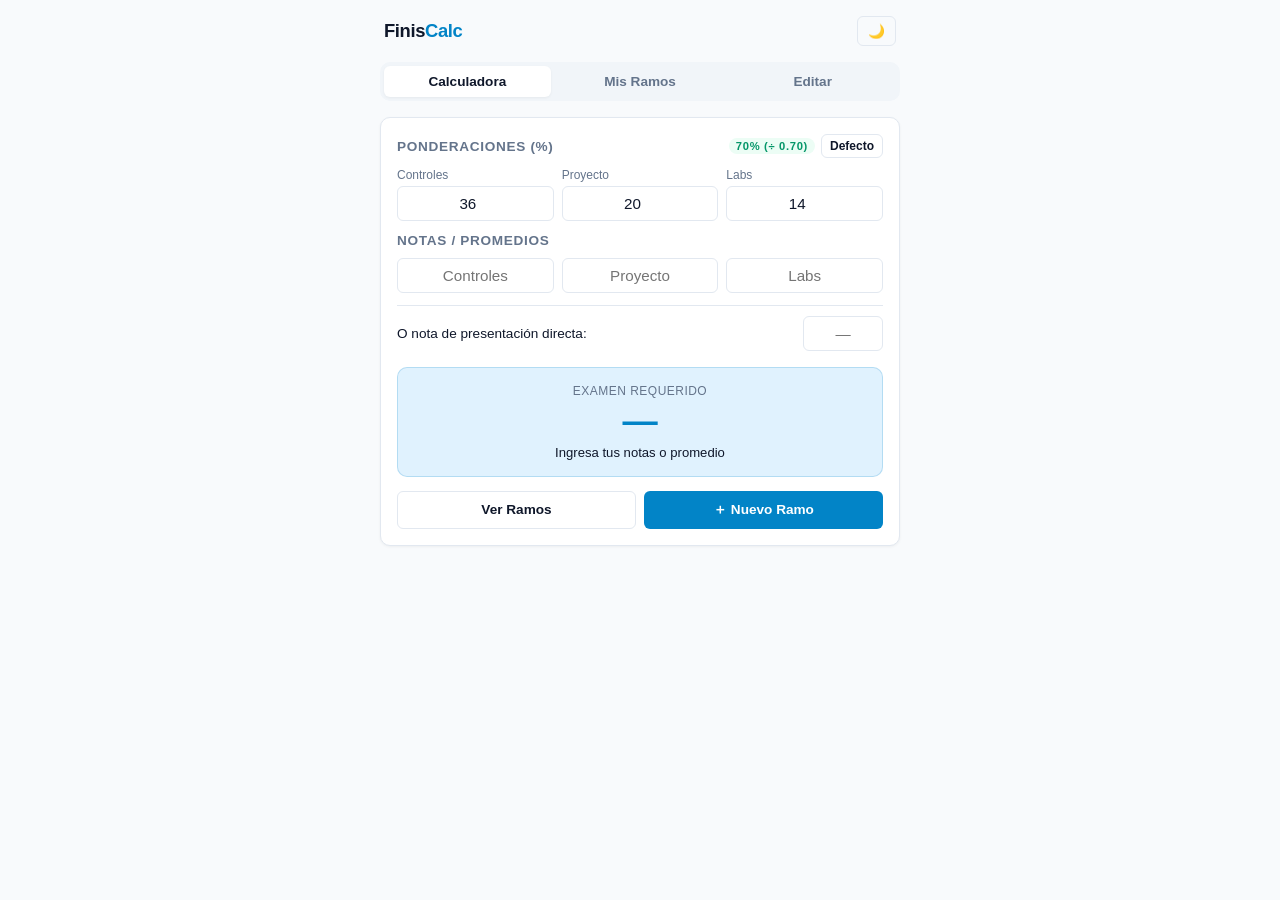
==== commit c2711cb6: "Add files via upload" ====
--- a/CalculadoraFinis.html
+++ b/CalculadoraFinis.html
@@ -3,438 +3,188 @@
 <head>
   <meta charset="UTF-8">
   <meta name="viewport" content="width=device-width, initial-scale=1.0, maximum-scale=1.0, user-scalable=no">
-  <meta name="theme-color" content="#00A9E0">
-  <title>Calculadora de Notas • Universidad Finis Terrae</title>
+  <meta name="theme-color" content="#0284C7">
+  <title>Calculadora Finis Terrae</title>
 
-  <!-- PWA & Mobile Icons -->
   <link rel="apple-touch-icon" sizes="180x180" href="apple-icon-180x180.png">
   <link rel="icon" type="image/png" sizes="32x32" href="favicon-32x32.png">
   <link rel="icon" type="image/png" sizes="16x16" href="favicon-16x16.png">
   <link rel="manifest" href="manifest.json">
-  <meta name="msapplication-TileColor" content="#00A9E0">
 
-  <!-- Estilos Modernos Finis Terrae -->
-  <link rel="stylesheet" href="assets/style.css">
+  <link rel="stylesheet" href="assets/style.css?v=2">
 </head>
 <body>
 
-  <!-- Toast Container -->
-  <div id="toastContainer" class="toast-container"></div>
-
-  <!-- App Wrapper -->
-  <div class="app-container">
-
-    <!-- Header Finis Terrae -->
-    <header class="app-header">
-      <div class="header-top">
-        <div class="brand-wrapper">
-          <h1 class="brand-title">Finis Calc</h1>
-          <span class="brand-subtitle">Universidad Finis Terrae</span>
-        </div>
-        <div class="header-actions">
-          <!-- Botón de Modo Noche -->
-          <button id="themeToggleBtn" class="theme-toggle-btn" onclick="toggleTheme()" title="Cambiar modo claro / noche">
-            🌙
-          </button>
-        </div>
-      </div>
-
-      <!-- Navigation Tabs (Navegación superior limpia) -->
-      <nav class="app-tabs">
-        <button class="tab-btn active" data-tab="calculadora" onclick="switchTab('calculadora')">
-          <svg width="16" height="16" viewBox="0 0 24 24" fill="none" stroke="currentColor" stroke-width="2">
-            <rect x="4" y="2" width="16" height="20" rx="2"></rect>
-            <line x1="8" y1="6" x2="16" y2="6"></line>
-            <line x1="16" y1="14" x2="16" y2="18"></line>
-            <path d="M16 10h.01"></path>
-            <path d="M12 10h.01"></path>
-            <path d="M8 10h.01"></path>
-            <path d="M12 14h.01"></path>
-            <path d="M8 14h.01"></path>
-            <path d="M12 18h.01"></path>
-            <path d="M8 18h.01"></path>
-          </svg>
-          Calc. Rápida
-        </button>
-
-        <button class="tab-btn" data-tab="ramos" onclick="switchTab('ramos')">
-          <svg width="16" height="16" viewBox="0 0 24 24" fill="none" stroke="currentColor" stroke-width="2">
-            <path d="M4 19.5A2.5 2.5 0 0 1 6.5 17H20"></path>
-            <path d="M6.5 2H20v20H6.5A2.5 2.5 0 0 1 4 19.5v-15A2.5 2.5 0 0 1 6.5 2z"></path>
-          </svg>
-          Mis Ramos
-        </button>
-
-        <button class="tab-btn" data-tab="detalle" onclick="switchTab('detalle')">
-          <svg width="16" height="16" viewBox="0 0 24 24" fill="none" stroke="currentColor" stroke-width="2">
-            <path d="M11 4H4a2 2 0 0 0-2 2v14a2 2 0 0 0 2 2h14a2 2 0 0 0 2-2v-7"></path>
-            <path d="M18.5 2.5a2.121 2.121 0 0 1 3 3L12 15l-4 1 1-4 9.5-9.5z"></path>
-          </svg>
-          Editar Ramo
-        </button>
-      </nav>
+  <div class="container">
+    <!-- Header -->
+    <header class="header">
+      <div class="brand">Finis<span>Calc</span></div>
+      <button id="themeToggleBtn" class="theme-btn" onclick="toggleTheme()" title="Cambiar tema">🌙</button>
     </header>
 
-    <!-- Main Content Area -->
-    <main class="main-content">
+    <!-- Navegación -->
+    <nav class="nav-tabs">
+      <button class="tab-btn active" data-tab="calculadora" onclick="switchTab('calculadora')">Calculadora</button>
+      <button class="tab-btn" data-tab="ramos" onclick="switchTab('ramos')">Mis Ramos</button>
+      <button class="tab-btn" data-tab="detalle" onclick="switchTab('detalle')">Editar</button>
+    </nav>
 
-      <!-- ======================================= -->
-      <!-- VISTA 1 (POR DEFECTO): CALCULADORA RÁPIDA -->
-      <!-- ======================================= -->
-      <section id="view_calculadora" class="view-section active">
-        <div class="white-card">
-          <div class="card-header-bar">
-            <h2>Calculadora Rápida</h2>
-            <button class="back-btn" onclick="resetQuickCalcToDefaults()" title="Restablecer valores originales">
-              Por Defecto
-            </button>
-          </div>
-          <p style="font-size: 0.8rem; color: var(--ft-text-secondary); margin-bottom: 12px;">
-            Simulación instantánea con ponderaciones oficiales (36 / 20 / 14 divididas por 0.7):
-          </p>
-
-          <!-- 1. Ponderaciones oficiales -->
-          <div style="display: flex; justify-content: space-between; align-items: center; margin-bottom: 6px;">
-            <label style="font-size: 0.75rem; font-weight: 700; color: var(--ft-text-primary); text-transform: uppercase;">
-              1. Ponderaciones (%)
-            </label>
-            <span id="qc_totalPonBadge" class="total-pon-badge badge-success">
-              70% (÷ 0.70)
-            </span>
-          </div>
-
-          <div class="ponderaciones-grid" style="margin-bottom: 14px;">
-            <div class="pon-input-box">
-              <span class="pon-label">📝 Controles</span>
-              <input type="number" id="qc_ponControles" class="pon-input" value="36" oninput="calculateQuickCalc()">
-            </div>
-            <div class="pon-input-box">
-              <span class="pon-label">🚀 Proyecto</span>
-              <input type="number" id="qc_ponProyecto" class="pon-input" value="20" oninput="calculateQuickCalc()">
-            </div>
-            <div class="pon-input-box">
-              <span class="pon-label">🔬 Labs/Tall</span>
-              <input type="number" id="qc_ponLabs" class="pon-input" value="14" oninput="calculateQuickCalc()">
-            </div>
-          </div>
-
-          <!-- 2. Promedios de las 3 categorías -->
-          <label style="font-size: 0.75rem; font-weight: 700; color: var(--ft-text-primary); text-transform: uppercase; display: block; margin-bottom: 6px;">
-            2. Promedios Obtenidos (1.0 a 7.0)
-          </label>
-          <div class="ponderaciones-grid" style="margin-bottom: 14px;">
-            <div class="pon-input-box">
-              <span class="pon-label">Controles</span>
-              <input type="text" inputmode="decimal" id="qc_notaControles" class="pon-input" placeholder="ej: 5.5" oninput="calculateQuickCalc()">
-            </div>
-            <div class="pon-input-box">
-              <span class="pon-label">Proyecto</span>
-              <input type="text" inputmode="decimal" id="qc_notaProyecto" class="pon-input" placeholder="ej: 6.0" oninput="calculateQuickCalc()">
-            </div>
-            <div class="pon-input-box">
-              <span class="pon-label">Labs/Tall</span>
-              <input type="text" inputmode="decimal" id="qc_notaLabs" class="pon-input" placeholder="ej: 5.0" oninput="calculateQuickCalc()">
-            </div>
-          </div>
-
-          <!-- 3. Entrada Directa de Nota de Presentación -->
-          <div style="background: var(--ft-bg); border: 1px solid var(--ft-border); border-radius: var(--ft-radius-sm); padding: 10px 14px; margin-bottom: 14px;">
-            <div style="display: flex; justify-content: space-between; align-items: center;">
-              <span style="font-size: 0.8rem; font-weight: 700; color: var(--ft-text-primary);">
-                Nota Presentación Directa:
-              </span>
-              <input 
-                type="text" 
-                inputmode="decimal" 
-                id="qc_notaPresentacion" 
-                class="pon-input" 
-                placeholder="—" 
-                style="width: 75px; background: var(--ft-surface); border: 1px solid var(--ft-primary); border-radius: 6px; padding: 4px;"
-                oninput="handleDirectPresentacionInput(this.value)"
-              >
-            </div>
-            <span style="font-size: 0.7rem; color: var(--ft-text-muted); display: block; margin-top: 3px;">
-              Se calcula automáticamente arriba o puedes escribirla directamente aquí.
-            </span>
-          </div>
-
-          <!-- Resultados Quick Calc -->
-          <div class="result-card" style="margin-top: 10px;">
-            <div class="result-box" style="margin-bottom: 8px;">
-              <div class="result-box-label">Nota Examen Mínima Requerida</div>
-              <div id="qc_resultExamen" class="result-box-value" style="font-size: 1.6rem; color: #FFFFFF;">
-                Nota: 1.000
-              </div>
-              <div class="result-box-desc">Para aprobar el ramo con nota final 3.95 (4.0)</div>
-            </div>
-
-            <div id="qc_resultBadge" class="result-status-banner">
-              ℹ️ Ingresa tus notas para simular tu examen.
-            </div>
-          </div>
-
-          <div style="display: flex; gap: 10px; margin-top: 14px;">
-            <button class="finis-card-btn" style="flex: 1; padding: 12px 14px; min-height: 50px;" onclick="switchTab('ramos')">
-              <div class="card-title-group">
-                <span class="card-title">Ver Mis Ramos</span>
-                <span class="card-subtitle">Administrar asignaturas</span>
-              </div>
-              <span class="card-chevron">❯</span>
-            </button>
-            <button class="add-ramo-btn" style="padding: 12px 18px;" onclick="createNewRamo()">
-              <span>＋</span> Nuevo Ramo
-            </button>
-          </div>
-        </div>
-      </section>
-
-      <!-- ======================================= -->
-      <!-- VISTA 2: DASHBOARD DE RAMOS -->
-      <!-- ======================================= -->
-      <section id="view_ramos" class="view-section">
-        
-        <!-- Finis Action Cards Grid -->
-        <div class="finis-menu-grid">
-          <button class="finis-card-btn" onclick="createNewRamo()">
-            <div class="card-title-group">
-              <span class="card-title">Nuevo Ramo</span>
-              <span class="card-subtitle">36% C / 20% P / 14% L</span>
-            </div>
-            <span class="card-chevron">＋</span>
-          </button>
-
-          <button class="finis-card-btn" onclick="switchTab('calculadora')">
-            <div class="card-title-group">
-              <span class="card-title">Calc. Rápida</span>
-              <span class="card-subtitle">Simulador directo</span>
-            </div>
-            <span class="card-chevron">⚡</span>
-          </button>
-
-          <div class="finis-card-btn" style="cursor: default;">
-            <div class="card-title-group">
-              <span class="card-title">Promedio General</span>
-              <span class="card-subtitle">Todos tus ramos</span>
-            </div>
-            <span id="averageGpaBadge" class="preview-score" style="color: #FFFFFF; font-size: 1.4rem;">—</span>
-          </div>
-
-          <button class="finis-card-btn" onclick="openHelpModal()">
-            <div class="card-title-group">
-              <span class="card-title">Ponderaciones</span>
-              <span class="card-subtitle">36 + 20 + 14 = 70%</span>
-            </div>
-            <span class="card-chevron">ℹ</span>
-          </button>
-        </div>
-
-        <!-- Lista de Ramos Guardados -->
-        <div class="white-card">
-          <div class="ramos-header">
-            <h2 class="section-title">
-              Mis Ramos Guardados
-            </h2>
-            <span id="totalRamosBadge" class="ramo-badge badge-info">0 Ramos</span>
-          </div>
-
-          <div id="ramosListContainer" class="ramos-list">
-            <!-- Inyectado dinámicamente por app.js -->
-          </div>
-
-          <div style="margin-top: 14px; text-align: center;">
-            <button class="add-ramo-btn" onclick="createNewRamo()">
-              <span>＋</span> Agregar Otro Ramo
-            </button>
+    <!-- VISTA 1: CALCULADORA RÁPIDA -->
+    <section id="view_calculadora" class="view-section active">
+      <div class="card">
+        <div class="card-title">
+          <span>Ponderaciones (%)</span>
+          <div style="display: flex; gap: 6px; align-items: center;">
+            <span id="qc_totalBadge" class="badge badge-success">70% (÷ 0.70)</span>
+            <button class="btn btn-outline btn-sm" onclick="resetQuickCalc()">Defecto</button>
           </div>
         </div>
 
-      </section>
-
-      <!-- ======================================= -->
-      <!-- VISTA 3: DETALLE Y EDICIÓN DEL RAMO -->
-      <!-- ======================================= -->
-      <section id="view_detalle" class="view-section">
-        
-        <!-- Header de Acciones de Ramo -->
-        <div class="ramo-top-actions">
-          <button class="back-btn" onclick="switchTab('ramos')">
-            <span>❮</span> Mis Ramos
-          </button>
-          <span id="autoSaveIndicator" style="font-size: 0.75rem; color: var(--ft-success); font-weight: 600; opacity: 0; transition: opacity 0.3s ease;">
-            ✓ Guardado automático
-          </span>
-        </div>
-
-        <!-- Nombre del Ramo Editable -->
-        <div class="white-card" style="padding: 10px 14px; margin-bottom: 12px;">
-          <label style="font-size: 0.72rem; font-weight: 600; color: var(--ft-text-muted); text-transform: uppercase;">
-            Nombre de la Asignatura
-          </label>
-          <input 
-            type="text" 
-            id="detailRamoName" 
-            class="ramo-title-input" 
-            placeholder="Ej: Cálculo I, Programación..."
-            oninput="handleRamoNameChange(this.value)"
-          >
-        </div>
-
-        <!-- Ponderaciones oficiales: 36, 20, 14 (Total 70% dividido por 0.7) -->
-        <div class="ponderaciones-card">
-          <div style="display: flex; justify-content: space-between; align-items: center;">
-            <h3 style="font-size: 0.95rem; font-weight: 700; color: var(--ft-text-primary);">
-              Ponderaciones (%)
-            </h3>
-            <div style="display: flex; align-items: center; gap: 6px;">
-              <span id="detailTotalPonBadge" class="total-pon-badge badge-success">
-                70% (÷ 0.70)
-              </span>
-              <button class="back-btn" style="padding: 3px 8px; font-size: 0.72rem;" onclick="setRamoPonderacionesPorDefecto()" title="Restablecer 36 / 20 / 14">
-                36/20/14
-              </button>
-            </div>
+        <div class="weights-grid">
+          <div class="input-group">
+            <span class="input-label">Controles</span>
+            <input type="number" id="qc_ponC" class="input-field" value="36" oninput="calculateQuickCalc()">
           </div>
-
-          <div class="ponderaciones-grid">
-            <div class="pon-input-box">
-              <span class="pon-label">📝 Controles</span>
-              <input 
-                type="number" 
-                id="detailPonControles" 
-                class="pon-input" 
-                value="36" 
-                min="0" 
-                max="100"
-                oninput="handlePonderacionChange('controles', this.value)"
-              >
-            </div>
-
-            <div class="pon-input-box">
-              <span class="pon-label">🚀 Proyecto</span>
-              <input 
-                type="number" 
-                id="detailPonProyecto" 
-                class="pon-input" 
-                value="20" 
-                min="0" 
-                max="100"
-                oninput="handlePonderacionChange('proyecto', this.value)"
-              >
-            </div>
-
-            <div class="pon-input-box">
-              <span class="pon-label">🔬 Labs/Tall</span>
-              <input 
-                type="number" 
-                id="detailPonLabs" 
-                class="pon-input" 
-                value="14" 
-                min="0" 
-                max="100"
-                oninput="handlePonderacionChange('laboratorios', this.value)"
-              >
-            </div>
+          <div class="input-group">
+            <span class="input-label">Proyecto</span>
+            <input type="number" id="qc_ponP" class="input-field" value="20" oninput="calculateQuickCalc()">
           </div>
-          <div class="total-pon-indicator">
-            <span>Suman 70% y se dividen por 0.7 para obtener la Nota de Presentación.</span>
+          <div class="input-group">
+            <span class="input-label">Labs</span>
+            <input type="number" id="qc_ponL" class="input-field" value="14" oninput="calculateQuickCalc()">
           </div>
         </div>
 
-        <!-- 1. CATEGORÍA: CONTROLES -->
-        <div class="category-card">
-          <div class="category-header">
-            <div class="cat-title-group">
-              <div class="cat-icon">📝</div>
-              <span class="cat-name">1. Controles</span>
-            </div>
-            <span id="avgTag_controles" class="cat-average-tag">Promedio: —</span>
-          </div>
-          <div id="gradesContainer_controles" class="grades-grid">
-            <!-- Celdas dinámicas inyectadas por app.js -->
+        <div class="card-title" style="margin-top: 12px;">Notas / Promedios</div>
+        <div class="weights-grid">
+          <input type="text" inputmode="decimal" id="qc_notaC" class="input-field" placeholder="Controles" oninput="calculateQuickCalc()">
+          <input type="text" inputmode="decimal" id="qc_notaP" class="input-field" placeholder="Proyecto" oninput="calculateQuickCalc()">
+          <input type="text" inputmode="decimal" id="qc_notaL" class="input-field" placeholder="Labs" oninput="calculateQuickCalc()">
+        </div>
+
+        <div class="direct-np-row">
+          <label for="qc_npDirect">O nota de presentación directa:</label>
+          <input type="text" inputmode="decimal" id="qc_npDirect" class="input-field" placeholder="—" oninput="calculateQuickCalc()">
+        </div>
+
+        <div class="result-box">
+          <div class="result-target">Examen Requerido</div>
+          <div id="qc_resultVal" class="result-val">—</div>
+          <div id="qc_resultNote" class="result-note">Ingresa tus notas o promedio</div>
+        </div>
+
+        <div style="display: flex; gap: 8px; margin-top: 14px;">
+          <button class="btn btn-outline" onclick="switchTab('ramos')">Ver Ramos</button>
+          <button class="btn btn-primary" onclick="createNewRamo()">＋ Nuevo Ramo</button>
+        </div>
+      </div>
+    </section>
+
+    <!-- VISTA 2: LISTA DE RAMOS -->
+    <section id="view_ramos" class="view-section">
+      <div class="card" style="display: flex; justify-content: space-between; align-items: center; padding: 12px 16px;">
+        <span style="font-size: 0.85rem; color: var(--text-muted);">Promedio General:</span>
+        <span id="averageGpa" style="font-size: 1.15rem; font-weight: 700; color: var(--primary);">—</span>
+      </div>
+
+      <div class="card">
+        <div class="card-title">
+          <span>Ramos</span>
+          <span id="ramosCount" class="badge badge-muted">0 ramos</span>
+        </div>
+        <div id="ramosList"></div>
+        <button class="btn btn-primary" style="margin-top: 10px;" onclick="createNewRamo()">＋ Agregar Ramo</button>
+      </div>
+    </section>
+
+    <!-- VISTA 3: DETALLE / EDICIÓN -->
+    <section id="view_detalle" class="view-section">
+      <div class="card">
+        <div class="input-group" style="margin-bottom: 14px;">
+          <span class="input-label">Nombre del Ramo</span>
+          <input type="text" id="detailName" class="input-field" style="text-align: left; font-weight: 600;" placeholder="Nombre de asignatura" oninput="handleNameChange(this.value)">
+        </div>
+
+        <div class="card-title">
+          <span>Ponderaciones (%)</span>
+          <div style="display: flex; gap: 6px; align-items: center;">
+            <span id="detailTotalBadge" class="badge badge-success">70% (÷ 0.70)</span>
+            <button class="btn btn-outline btn-sm" onclick="resetDetailWeights()">36/20/14</button>
           </div>
         </div>
 
-        <!-- 2. CATEGORÍA: PROYECTO -->
-        <div class="category-card">
-          <div class="category-header">
-            <div class="cat-title-group">
-              <div class="cat-icon">🚀</div>
-              <span class="cat-name">2. Proyecto</span>
-            </div>
-            <span id="avgTag_proyecto" class="cat-average-tag">Promedio: —</span>
+        <div class="weights-grid" style="margin-bottom: 16px;">
+          <div class="input-group">
+            <span class="input-label">Controles</span>
+            <input type="number" id="detailPonC" class="input-field" value="36" oninput="handleWeightChange('controles', this.value)">
           </div>
-          <div id="gradesContainer_proyecto" class="grades-grid">
-            <!-- Celdas dinámicas inyectadas por app.js -->
+          <div class="input-group">
+            <span class="input-label">Proyecto</span>
+            <input type="number" id="detailPonP" class="input-field" value="20" oninput="handleWeightChange('proyecto', this.value)">
+          </div>
+          <div class="input-group">
+            <span class="input-label">Labs</span>
+            <input type="number" id="detailPonL" class="input-field" value="14" oninput="handleWeightChange('laboratorios', this.value)">
           </div>
         </div>
 
-        <!-- 3. CATEGORÍA: LABORATORIOS -->
-        <div class="category-card">
-          <div class="category-header">
-            <div class="cat-title-group">
-              <div class="cat-icon">🔬</div>
-              <span class="cat-name">3. Laboratorios / Talleres</span>
-            </div>
-            <span id="avgTag_laboratorios" class="cat-average-tag">Promedio: —</span>
+        <!-- Categoría 1: Controles -->
+        <div class="card-title">
+          <span>Controles</span>
+          <span id="avg_controles" style="font-weight: 600; color: var(--primary);">—</span>
+        </div>
+        <div id="grades_controles" class="grade-cells" style="margin-bottom: 14px;"></div>
+
+        <!-- Categoría 2: Proyecto -->
+        <div class="card-title">
+          <span>Proyecto</span>
+          <span id="avg_proyecto" style="font-weight: 600; color: var(--primary);">—</span>
+        </div>
+        <div id="grades_proyecto" class="grade-cells" style="margin-bottom: 14px;"></div>
+
+        <!-- Categoría 3: Labs -->
+        <div class="card-title">
+          <span>Laboratorios</span>
+          <span id="avg_laboratorios" style="font-weight: 600; color: var(--primary);">—</span>
+        </div>
+        <div id="grades_laboratorios" class="grade-cells" style="margin-bottom: 16px;"></div>
+
+        <!-- Resultado Ramo -->
+        <div style="display: grid; grid-template-columns: 1fr 1fr; gap: 8px; margin-bottom: 14px;">
+          <div style="background: var(--surface-subtle); padding: 10px; border-radius: var(--radius-sm); text-align: center;">
+            <div style="font-size: 0.72rem; color: var(--text-muted); margin-bottom: 2px;">Presentación</div>
+            <div id="detailNpVal" style="font-size: 1.25rem; font-weight: 700;">—</div>
           </div>
-          <div id="gradesContainer_laboratorios" class="grades-grid">
-            <!-- Celdas dinámicas inyectadas por app.js -->
+          <div style="background: var(--surface-subtle); padding: 10px; border-radius: var(--radius-sm); text-align: center;">
+            <div style="font-size: 0.72rem; color: var(--text-muted); margin-bottom: 2px;">Examen Mínimo</div>
+            <div id="detailExamVal" style="font-size: 1.25rem; font-weight: 700; color: var(--primary);">—</div>
           </div>
         </div>
 
-        <!-- TARJETA DE RESULTADOS -->
-        <div class="result-card">
-          <div class="result-grid">
-            <div class="result-box">
-              <div class="result-box-label">Nota Presentación</div>
-              <div id="detailResultNp" class="result-box-value">—</div>
-              <div class="result-box-desc">Dividido por 0.70 (70% final)</div>
-            </div>
-
-            <div class="result-box">
-              <div class="result-box-label">Examen Mínimo</div>
-              <div id="detailResultExamen" class="result-box-value">—</div>
-              <div class="result-box-desc">Para aprobar con 4.0</div>
-            </div>
-          </div>
-
-          <div id="detailResultBanner" class="result-status-banner">
-            <span>ℹ️</span> <span>Ingresa tus notas para calcular tu estado académico.</span>
-          </div>
+        <!-- Acciones -->
+        <div style="display: grid; grid-template-columns: 1fr 1fr 1fr; gap: 6px;">
+          <button class="btn btn-outline btn-sm" onclick="duplicateCurrentRamo()">Duplicar</button>
+          <button class="btn btn-outline btn-sm" onclick="clearCurrentGrades()">Vaciar</button>
+          <button class="btn btn-danger btn-sm" onclick="promptDeleteRamo()">Eliminar</button>
         </div>
-
-        <!-- Botones de Acción de Ramo -->
-        <div class="detail-actions-row">
-          <button class="btn-secondary" onclick="duplicateCurrentRamo()">
-            <span>📄</span> Duplicar
-          </button>
-          <button class="btn-secondary" onclick="resetCurrentRamoGrades()">
-            <span>🧹</span> Vaciar Notas
-          </button>
-          <button class="btn-danger" onclick="promptDeleteCurrentRamo()">
-            <span>🗑️</span> Eliminar
-          </button>
-        </div>
-
-      </section>
-
-    </main>
-
+      </div>
+    </section>
   </div>
 
-  <!-- Modal Dialog -->
-  <div id="appModalOverlay" class="modal-overlay" onclick="closeModal()">
+  <!-- Modal -->
+  <div id="modalOverlay" class="modal-overlay" onclick="closeModal()">
     <div class="modal-card" onclick="event.stopPropagation()">
-      <h3 id="appModalTitle" class="modal-title">Mensaje</h3>
-      <div id="appModalBody" class="modal-body">Contenido</div>
+      <h3 id="modalTitle" style="font-size: 1rem; margin-bottom: 6px;">Confirmar</h3>
+      <p id="modalText" style="font-size: 0.85rem; color: var(--text-muted);"></p>
       <div class="modal-actions">
-        <button class="btn-secondary" onclick="closeModal()">Cancelar</button>
-        <button class="add-ramo-btn" onclick="confirmModalAction()">Confirmar</button>
+        <button class="btn btn-outline btn-sm" onclick="closeModal()">Cancelar</button>
+        <button class="btn btn-danger btn-sm" onclick="confirmModal()">Confirmar</button>
       </div>
     </div>
   </div>
 
-  <!-- Scripts -->
-  <script src="assets/app.js"></script>
+  <div id="toast" class="toast"></div>
+
+  <script src="assets/app.js?v=2"></script>
 </body>
-</html>
+</html>
--- a/assets/style.css
+++ b/assets/style.css
@@ -1,1047 +1,470 @@
 :root {
-  --ft-primary: #00A9E0;
-  --ft-primary-hover: #0096cc;
-  --ft-primary-dark: #0077a8;
-  --ft-primary-light: #33bbf0;
-  --ft-primary-bg: #e6f6fd;
-  --ft-primary-gradient: linear-gradient(135deg, #00A9E0 0%, #0084c8 100%);
-  --ft-header-gradient: linear-gradient(180deg, #00A9E0 0%, #0099db 100%);
-  --ft-card-gradient: linear-gradient(135deg, #00A9E0 0%, #009fe3 100%);
-  
-  /* Outside desktop background: deep dark */
-  --ft-outer-bg: #0b0f17;
-  
-  /* App container internal background */
-  --ft-bg: #F0F6FA;
-  --ft-surface: #FFFFFF;
-  --ft-surface-card: #FFFFFF;
-  --ft-text-primary: #0F172A;
-  --ft-text-secondary: #475569;
-  --ft-text-muted: #94A3B8;
-  --ft-text-white: #FFFFFF;
-  --ft-border: #E2E8F0;
-  
-  --ft-success: #10B981;
-  --ft-success-bg: #ECFDF5;
-  --ft-success-border: #A7F3D0;
-  --ft-warning: #F59E0B;
-  --ft-warning-bg: #FEF3C7;
-  --ft-danger: #EF4444;
-  --ft-danger-bg: #FEF2F2;
-  --ft-info: #0284C7;
-  --ft-info-bg: #E0F2FE;
-  
-  --ft-shadow-sm: 0 2px 4px rgba(0, 169, 224, 0.08);
-  --ft-shadow-md: 0 4px 12px rgba(0, 169, 224, 0.12);
-  --ft-shadow-lg: 0 10px 25px rgba(0, 169, 224, 0.18);
-  --ft-shadow-card: 0 4px 15px rgba(0, 169, 224, 0.15);
-  
-  --ft-radius-sm: 8px;
-  --ft-radius-md: 14px;
-  --ft-radius-lg: 20px;
-  --ft-radius-full: 9999px;
-  
-  --ft-font-main: -apple-system, BlinkMacSystemFont, "Segoe UI", Roboto, "Helvetica Neue", Arial, sans-serif;
-  --ft-font-brand: "Georgia", "Times New Roman", serif;
-  
-  --ft-transition: all 0.25s cubic-bezier(0.4, 0, 0.2, 1);
-}
-
-/* Modo Noche / Dark Mode (tonos suaves que no queman la vista) */
-body.dark-mode {
-  --ft-outer-bg: #07090e;
-  --ft-bg: #121824;
-  --ft-surface: #1a2233;
-  --ft-surface-card: #1f2a3f;
-  --ft-text-primary: #e2e8f0;
-  --ft-text-secondary: #94a3b8;
-  --ft-text-muted: #64748b;
-  --ft-border: #2a374f;
-  
-  --ft-primary: #38bdf8;
-  --ft-primary-hover: #0ea5e9;
-  --ft-primary-dark: #0284c7;
-  --ft-primary-light: #7dd3fc;
-  --ft-primary-bg: #162a42;
-  --ft-primary-gradient: linear-gradient(135deg, #0284c7 0%, #0369a1 100%);
-  --ft-header-gradient: linear-gradient(180deg, #0369a1 0%, #075985 100%);
-  --ft-card-gradient: linear-gradient(135deg, #0284c7 0%, #0ea5e9 100%);
-  
-  --ft-success: #34d399;
-  --ft-success-bg: #064e3b;
-  --ft-warning: #fbbf24;
-  --ft-warning-bg: #451a03;
-  --ft-danger: #f87171;
-  --ft-danger-bg: #450a0a;
-  --ft-info: #38bdf8;
-  --ft-info-bg: #0c4a6e;
-  
-  --ft-shadow-sm: 0 2px 4px rgba(0, 0, 0, 0.35);
-  --ft-shadow-md: 0 4px 12px rgba(0, 0, 0, 0.45);
-  --ft-shadow-card: 0 4px 15px rgba(0, 0, 0, 0.4);
+  --bg: #F8FAFC;
+  --surface: #FFFFFF;
+  --surface-subtle: #F1F5F9;
+  --border: #E2E8F0;
+  --border-focus: #0284C7;
+  --text-main: #0F172A;
+  --text-muted: #64748B;
+  --primary: #0284C7;
+  --primary-hover: #0369A1;
+  --primary-light: #E0F2FE;
+  --success: #059669;
+  --success-bg: #ECFDF5;
+  --danger: #DC2626;
+  --danger-bg: #FEF2F2;
+  --warning: #D97706;
+  --warning-bg: #FFFBEB;
+  --radius: 10px;
+  --radius-sm: 6px;
+  --shadow-sm: 0 1px 3px rgba(0,0,0,0.05);
+  --shadow-md: 0 4px 6px -1px rgba(0,0,0,0.07);
+}
+
+[data-theme="dark"] {
+  --bg: #0F172A;
+  --surface: #1E293B;
+  --surface-subtle: #334155;
+  --border: #334155;
+  --border-focus: #38BDF8;
+  --text-main: #F8FAFC;
+  --text-muted: #94A3B8;
+  --primary: #38BDF8;
+  --primary-hover: #0EA5E9;
+  --primary-light: #082F49;
+  --success: #34D399;
+  --success-bg: #064E3B;
+  --danger: #F87171;
+  --danger-bg: #450A0A;
+  --warning: #FBBF24;
+  --warning-bg: #451A03;
+  --shadow-sm: 0 1px 3px rgba(0,0,0,0.3);
+  --shadow-md: 0 4px 6px -1px rgba(0,0,0,0.4);
 }
 
 * {
+  box-sizing: border-box;
   margin: 0;
   padding: 0;
-  box-sizing: border-box;
+  font-family: -apple-system, BlinkMacSystemFont, "Segoe UI", Roboto, Helvetica, Arial, sans-serif;
   -webkit-tap-highlight-color: transparent;
 }
 
-html, body {
-  width: 100%;
+body {
+  background-color: var(--bg);
+  color: var(--text-main);
   min-height: 100vh;
-  background-color: var(--ft-outer-bg);
-  color: var(--ft-text-primary);
-  font-family: var(--ft-font-main);
-  font-size: 15px;
-  line-height: 1.5;
-  user-select: none;
-  overflow-x: hidden;
-  transition: background-color 0.3s ease, color 0.3s ease;
-}
-
-/* App Wrapper: Centrado con fondo propio y límites claros */
-.app-container {
+  display: flex;
+  justify-content: center;
+  padding: 16px 12px 40px;
+}
+
+.container {
   width: 100%;
   max-width: 520px;
-  margin: 0 auto;
-  min-height: 100vh;
-  display: flex;
-  flex-direction: column;
-  background-color: var(--ft-bg);
-  box-shadow: 0 0 45px rgba(0, 0, 0, 0.7);
-  position: relative;
-  padding-bottom: 24px;
-  transition: background-color 0.3s ease;
-}
-
-/* Header Finis Terrae */
-.app-header {
-  background: var(--ft-header-gradient);
-  color: var(--ft-text-white);
-  padding: 16px 20px 18px 20px;
-  border-bottom-left-radius: var(--ft-radius-lg);
-  border-bottom-right-radius: var(--ft-radius-lg);
-  box-shadow: var(--ft-shadow-md);
-  position: sticky;
-  top: 0;
-  z-index: 100;
-  transition: background 0.3s ease;
-}
-
-.header-top {
+}
+
+/* Header */
+.header {
   display: flex;
   justify-content: space-between;
   align-items: center;
-}
-
-.brand-wrapper {
-  display: flex;
-  flex-direction: column;
-}
-
-.brand-title {
-  font-family: var(--ft-font-brand);
-  font-size: 2.1rem;
+  margin-bottom: 16px;
+  padding: 0 4px;
+}
+
+.brand {
+  font-size: 1.15rem;
   font-weight: 700;
-  letter-spacing: -0.5px;
-  line-height: 1;
-  color: #FFFFFF;
-  text-shadow: 0 2px 4px rgba(0,0,0,0.15);
-}
-
-.brand-subtitle {
-  font-size: 0.72rem;
-  letter-spacing: 0.8px;
-  font-weight: 500;
-  text-transform: capitalize;
-  opacity: 0.95;
-  margin-top: 2px;
-}
-
-.header-actions {
-  display: flex;
-  align-items: center;
-  gap: 8px;
-}
-
-/* Botón Modo Noche / Día en Header */
-.theme-toggle-btn {
-  background: rgba(255, 255, 255, 0.2);
-  border: 1px solid rgba(255, 255, 255, 0.3);
-  border-radius: var(--ft-radius-full);
-  width: 38px;
-  height: 38px;
-  display: flex;
-  align-items: center;
-  justify-content: center;
-  color: #FFFFFF;
-  cursor: pointer;
-  transition: var(--ft-transition);
-  backdrop-filter: blur(5px);
-  font-size: 1.1rem;
-}
-
-.theme-toggle-btn:hover {
-  background: rgba(255, 255, 255, 0.3);
-  transform: rotate(15deg);
-}
-
-.theme-toggle-btn:active {
-  transform: scale(0.92);
-}
-
-/* Navigation Tabs */
-.app-tabs {
-  display: flex;
-  background: rgba(0, 0, 0, 0.15);
-  border-radius: var(--ft-radius-full);
+  letter-spacing: -0.02em;
+}
+
+.brand span {
+  color: var(--primary);
+}
+
+.theme-btn {
+  background: none;
+  border: 1px solid var(--border);
+  border-radius: var(--radius-sm);
+  padding: 6px 10px;
+  font-size: 0.85rem;
+  cursor: pointer;
+  color: var(--text-muted);
+}
+
+/* Tabs */
+.nav-tabs {
+  display: flex;
+  gap: 6px;
+  background: var(--surface-subtle);
   padding: 4px;
-  margin-top: 14px;
-  backdrop-filter: blur(8px);
+  border-radius: var(--radius);
+  margin-bottom: 16px;
 }
 
 .tab-btn {
   flex: 1;
+  background: none;
+  border: none;
+  padding: 8px 12px;
+  font-size: 0.85rem;
+  font-weight: 600;
+  color: var(--text-muted);
+  border-radius: var(--radius-sm);
+  cursor: pointer;
+  transition: all 0.15s ease;
+  text-align: center;
+}
+
+.tab-btn.active {
+  background: var(--surface);
+  color: var(--text-main);
+  box-shadow: var(--shadow-sm);
+}
+
+/* Cards */
+.card {
+  background: var(--surface);
+  border: 1px solid var(--border);
+  border-radius: var(--radius);
+  padding: 16px;
+  margin-bottom: 14px;
+  box-shadow: var(--shadow-sm);
+}
+
+.card-title {
+  font-size: 0.85rem;
+  text-transform: uppercase;
+  letter-spacing: 0.05em;
+  color: var(--text-muted);
+  margin-bottom: 10px;
+  font-weight: 600;
+  display: flex;
+  justify-content: space-between;
+  align-items: center;
+}
+
+/* Grid & Inputs */
+.weights-grid {
+  display: grid;
+  grid-template-columns: repeat(3, 1fr);
+  gap: 8px;
+  margin-bottom: 12px;
+}
+
+.input-group {
+  display: flex;
+  flex-direction: column;
+  gap: 4px;
+}
+
+.input-label {
+  font-size: 0.75rem;
+  color: var(--text-muted);
+}
+
+.input-field {
+  width: 100%;
+  padding: 8px 10px;
+  border: 1px solid var(--border);
+  border-radius: var(--radius-sm);
+  background: var(--surface);
+  color: var(--text-main);
+  font-size: 0.95rem;
+  text-align: center;
+  transition: border-color 0.15s ease;
+}
+
+.input-field:focus {
+  outline: none;
+  border-color: var(--border-focus);
+}
+
+.direct-np-row {
+  display: flex;
+  align-items: center;
+  justify-content: space-between;
+  padding: 10px 0;
+  border-top: 1px solid var(--border);
+}
+
+.direct-np-row label {
+  font-size: 0.85rem;
+  font-weight: 500;
+}
+
+.direct-np-row input {
+  width: 80px;
+  text-align: center;
+}
+
+/* Results Banner */
+.result-box {
+  background: var(--primary-light);
+  border-radius: var(--radius);
+  padding: 16px;
+  text-align: center;
+  margin-top: 6px;
+  border: 1px solid rgba(2, 132, 199, 0.2);
+}
+
+.result-target {
+  font-size: 0.75rem;
+  color: var(--text-muted);
+  text-transform: uppercase;
+  letter-spacing: 0.04em;
+  margin-bottom: 4px;
+}
+
+.result-val {
+  font-size: 2.2rem;
+  font-weight: 800;
+  color: var(--primary);
+  line-height: 1.1;
+  margin-bottom: 4px;
+}
+
+.result-note {
+  font-size: 0.82rem;
+  color: var(--text-main);
+  font-weight: 500;
+}
+
+/* Buttons */
+.btn {
+  display: inline-flex;
+  align-items: center;
+  justify-content: center;
+  padding: 9px 14px;
+  border-radius: var(--radius-sm);
+  font-size: 0.85rem;
+  font-weight: 600;
+  cursor: pointer;
+  border: 1px solid transparent;
+  transition: all 0.15s ease;
+  width: 100%;
+  text-decoration: none;
+}
+
+.btn-primary {
+  background: var(--primary);
+  color: #FFFFFF;
+}
+
+.btn-primary:hover {
+  background: var(--primary-hover);
+}
+
+.btn-outline {
   background: transparent;
+  border-color: var(--border);
+  color: var(--text-main);
+}
+
+.btn-outline:hover {
+  background: var(--surface-subtle);
+}
+
+.btn-danger {
+  background: transparent;
+  border-color: var(--danger);
+  color: var(--danger);
+}
+
+.btn-danger:hover {
+  background: var(--danger-bg);
+}
+
+.btn-sm {
+  padding: 4px 8px;
+  font-size: 0.75rem;
+  width: auto;
+}
+
+/* Badges */
+.badge {
+  display: inline-block;
+  padding: 2px 7px;
+  border-radius: 999px;
+  font-size: 0.7rem;
+  font-weight: 600;
+}
+
+.badge-muted { background: var(--surface-subtle); color: var(--text-muted); }
+.badge-success { background: var(--success-bg); color: var(--success); }
+.badge-danger { background: var(--danger-bg); color: var(--danger); }
+.badge-warning { background: var(--warning-bg); color: var(--warning); }
+
+/* Mis Ramos List */
+.ramo-item {
+  display: flex;
+  align-items: center;
+  justify-content: space-between;
+  padding: 12px;
+  border: 1px solid var(--border);
+  border-radius: var(--radius-sm);
+  margin-bottom: 8px;
+  background: var(--surface);
+  cursor: pointer;
+  transition: all 0.15s ease;
+}
+
+.ramo-item:hover {
+  border-color: var(--primary);
+}
+
+.ramo-info {
+  display: flex;
+  flex-direction: column;
+  gap: 2px;
+}
+
+.ramo-name {
+  font-size: 0.95rem;
+  font-weight: 600;
+}
+
+.ramo-sub {
+  font-size: 0.75rem;
+  color: var(--text-muted);
+}
+
+.ramo-grade {
+  font-size: 1.15rem;
+  font-weight: 700;
+}
+
+/* Category Cells in Detail */
+.grade-cells {
+  display: flex;
+  flex-wrap: wrap;
+  gap: 6px;
+  align-items: center;
+}
+
+.grade-pill {
+  position: relative;
+  display: inline-flex;
+  align-items: center;
+  border: 1px solid var(--border);
+  border-radius: var(--radius-sm);
+  background: var(--surface);
+  overflow: hidden;
+}
+
+.grade-pill-tag {
+  font-size: 0.7rem;
+  padding: 0 5px;
+  color: var(--text-muted);
+  background: var(--surface-subtle);
+  line-height: 28px;
+  font-weight: 600;
+  border-right: 1px solid var(--border);
+}
+
+.grade-pill input {
+  width: 44px;
+  height: 28px;
   border: none;
-  color: rgba(255, 255, 255, 0.9);
-  padding: 8px 12px;
-  font-size: 0.88rem;
-  font-weight: 600;
-  border-radius: var(--ft-radius-full);
-  cursor: pointer;
-  transition: var(--ft-transition);
-  display: flex;
-  align-items: center;
-  justify-content: center;
-  gap: 6px;
-}
-
-.tab-btn.active {
-  background: #FFFFFF;
-  color: var(--ft-primary-dark);
-  box-shadow: 0 2px 8px rgba(0, 0, 0, 0.15);
-}
-
-body.dark-mode .tab-btn.active {
-  background: #1e293b;
-  color: #38bdf8;
-  box-shadow: 0 2px 8px rgba(0, 0, 0, 0.3);
-}
-
-.tab-btn:active {
-  transform: scale(0.97);
-}
-
-/* Main Content Area */
-.main-content {
-  padding: 16px;
-  flex: 1;
-}
-
+  text-align: center;
+  font-size: 0.85rem;
+  font-weight: 600;
+  background: transparent;
+  color: var(--text-main);
+}
+
+.grade-pill input:focus {
+  outline: none;
+  background: var(--surface-subtle);
+}
+
+.grade-pill .pill-del {
+  border: none;
+  background: transparent;
+  color: var(--text-muted);
+  cursor: pointer;
+  padding: 0 4px;
+  font-size: 0.75rem;
+  line-height: 28px;
+}
+
+.grade-pill .pill-del:hover {
+  color: var(--danger);
+}
+
+.btn-add-grade {
+  border: 1px dashed var(--border);
+  background: transparent;
+  color: var(--primary);
+  border-radius: var(--radius-sm);
+  height: 28px;
+  padding: 0 10px;
+  font-size: 0.8rem;
+  font-weight: 600;
+  cursor: pointer;
+}
+
+.btn-add-grade:hover {
+  background: var(--primary-light);
+  border-color: var(--primary);
+}
+
+/* Views display */
 .view-section {
   display: none;
-  animation: fadeIn 0.25s ease-out forwards;
 }
 
 .view-section.active {
   display: block;
 }
 
-/* Finis Action Cards Grid */
-.finis-menu-grid {
-  display: grid;
-  grid-template-columns: repeat(2, 1fr);
-  gap: 12px;
-  margin-bottom: 16px;
-}
-
-.finis-card-btn {
-  background: var(--ft-card-gradient);
-  color: #FFFFFF;
-  border: none;
-  border-radius: var(--ft-radius-md);
-  padding: 14px 14px;
-  min-height: 76px;
-  display: flex;
-  justify-content: space-between;
-  align-items: center;
-  text-align: left;
-  cursor: pointer;
-  position: relative;
-  overflow: hidden;
-  box-shadow: var(--ft-shadow-card);
-  transition: var(--ft-transition);
-}
-
-.finis-card-btn:hover {
-  transform: translateY(-2px);
-  filter: brightness(1.05);
-}
-
-.finis-card-btn:active {
-  transform: scale(0.97);
-}
-
-.card-title-group {
-  display: flex;
-  flex-direction: column;
-  z-index: 1;
-}
-
-.card-title-group .card-title {
-  font-size: 0.95rem;
-  font-weight: 700;
-  line-height: 1.25;
-}
-
-.card-title-group .card-subtitle {
-  font-size: 0.74rem;
-  opacity: 0.88;
-  margin-top: 2px;
-}
-
-.card-chevron {
-  font-size: 1.2rem;
-  font-weight: 300;
-  opacity: 0.9;
-  z-index: 1;
-  transition: transform 0.2s ease;
-}
-
-.finis-card-btn:hover .card-chevron {
-  transform: translateX(3px);
-}
-
-/* White / Surface Section Cards */
-.white-card {
-  background: var(--ft-surface);
-  border-radius: var(--ft-radius-md);
-  padding: 16px;
-  margin-bottom: 16px;
-  box-shadow: var(--ft-shadow-sm);
-  border: 1px solid var(--ft-border);
-  transition: background-color 0.3s ease, border-color 0.3s ease;
-}
-
-.white-card:hover {
-  box-shadow: var(--ft-shadow-md);
-}
-
-.card-header-bar {
-  display: flex;
-  justify-content: space-between;
-  align-items: center;
-  margin-bottom: 12px;
-  padding-bottom: 8px;
-  border-bottom: 1px solid var(--ft-border);
-}
-
-.card-header-bar h2,
-.card-header-bar h3 {
-  font-size: 1.05rem;
-  font-weight: 700;
-  color: var(--ft-text-primary);
-  display: flex;
-  align-items: center;
-  gap: 8px;
-}
-
-/* Ramos Dashboard Grid */
-.ramos-header {
-  display: flex;
-  justify-content: space-between;
-  align-items: center;
-  margin-bottom: 14px;
-}
-
-.section-title {
-  font-size: 1.15rem;
-  font-weight: 700;
-  color: var(--ft-text-primary);
-}
-
-.add-ramo-btn {
-  background: var(--ft-primary);
-  color: #FFFFFF;
-  border: none;
-  border-radius: var(--ft-radius-full);
+/* Toast */
+.toast {
+  position: fixed;
+  bottom: 16px;
+  left: 50%;
+  transform: translateX(-50%);
+  background: var(--text-main);
+  color: var(--surface);
   padding: 8px 16px;
-  font-size: 0.85rem;
-  font-weight: 600;
-  cursor: pointer;
-  display: inline-flex;
-  align-items: center;
-  gap: 6px;
-  box-shadow: 0 3px 10px rgba(0, 169, 224, 0.3);
-  transition: var(--ft-transition);
-}
-
-.add-ramo-btn:hover {
-  background: var(--ft-primary-hover);
-  transform: translateY(-1px);
-}
-
-.add-ramo-btn:active {
-  transform: scale(0.96);
-}
-
-.ramos-list {
-  display: flex;
-  flex-direction: column;
-  gap: 10px;
-}
-
-.ramo-item-card {
-  background: var(--ft-surface);
-  border-radius: var(--ft-radius-md);
-  border: 1px solid var(--ft-border);
-  box-shadow: var(--ft-shadow-sm);
-  padding: 14px 16px;
-  display: flex;
-  justify-content: space-between;
-  align-items: center;
-  cursor: pointer;
-  transition: var(--ft-transition);
-  position: relative;
-  overflow: hidden;
-}
-
-.ramo-item-card::before {
-  content: '';
-  position: absolute;
-  left: 0;
-  top: 0;
-  bottom: 0;
-  width: 5px;
-  background: var(--ft-primary);
-  border-top-left-radius: var(--ft-radius-md);
-  border-bottom-left-radius: var(--ft-radius-md);
-  transition: var(--ft-transition);
-}
-
-.ramo-item-card.aprobado::before { background: var(--ft-success); }
-.ramo-item-card.reprobado::before { background: var(--ft-danger); }
-.ramo-item-card.eximido::before { background: var(--ft-info); }
-
-.ramo-item-card:hover {
-  transform: translateY(-2px);
-  box-shadow: var(--ft-shadow-md);
-  border-color: var(--ft-primary);
-}
-
-.ramo-item-card:active {
-  transform: scale(0.98);
-}
-
-.ramo-info {
-  display: flex;
-  flex-direction: column;
-  gap: 4px;
-}
-
-.ramo-name {
-  font-size: 0.98rem;
-  font-weight: 700;
-  color: var(--ft-text-primary);
-}
-
-.ramo-meta {
-  display: flex;
-  align-items: center;
-  gap: 8px;
-  font-size: 0.78rem;
-  color: var(--ft-text-secondary);
-}
-
-.ramo-badge {
-  padding: 2px 8px;
-  border-radius: var(--ft-radius-full);
-  font-size: 0.72rem;
-  font-weight: 600;
-}
-
-.badge-success { background: var(--ft-success-bg); color: var(--ft-success); }
-.badge-danger { background: var(--ft-danger-bg); color: var(--ft-danger); }
-.badge-info { background: var(--ft-info-bg); color: var(--ft-info); }
-.badge-warning { background: var(--ft-warning-bg); color: var(--ft-warning); }
-
-.ramo-grade-preview {
-  display: flex;
-  align-items: center;
-  gap: 10px;
-}
-
-.preview-score {
-  font-size: 1.25rem;
-  font-weight: 800;
-  color: var(--ft-primary);
-}
-
-.preview-score.aprobado { color: var(--ft-success); }
-.preview-score.reprobado { color: var(--ft-danger); }
-
-/* Detalle del Ramo View */
-.ramo-top-actions {
-  display: flex;
-  justify-content: space-between;
-  align-items: center;
-  margin-bottom: 12px;
-}
-
-.back-btn {
-  background: var(--ft-surface);
-  border: 1px solid var(--ft-border);
-  color: var(--ft-text-secondary);
-  border-radius: var(--ft-radius-full);
-  padding: 6px 14px;
-  font-size: 0.82rem;
-  font-weight: 600;
-  cursor: pointer;
-  display: inline-flex;
-  align-items: center;
-  gap: 6px;
-  transition: var(--ft-transition);
-}
-
-.back-btn:hover {
-  background: var(--ft-primary-bg);
-  color: var(--ft-primary-dark);
-}
-
-.ramo-title-input {
-  font-size: 1.2rem;
-  font-weight: 700;
-  color: var(--ft-text-primary);
-  border: 1px solid transparent;
-  border-radius: var(--ft-radius-sm);
-  padding: 6px 10px;
-  background: transparent;
-  width: 100%;
-  margin-bottom: 6px;
-  transition: var(--ft-transition);
-}
-
-.ramo-title-input:hover {
-  border-color: var(--ft-border);
-}
-
-.ramo-title-input:focus {
-  outline: none;
-  background: var(--ft-surface);
-  border-color: var(--ft-primary);
-  box-shadow: 0 0 0 3px rgba(0, 169, 224, 0.15);
-}
-
-/* Ponderaciones Container */
-.ponderaciones-card {
-  background: var(--ft-surface);
-  border-radius: var(--ft-radius-md);
-  padding: 14px 16px;
-  margin-bottom: 14px;
-  border: 1px solid var(--ft-border);
-  box-shadow: var(--ft-shadow-sm);
-}
-
-.ponderaciones-grid {
-  display: grid;
-  grid-template-columns: repeat(3, 1fr);
-  gap: 10px;
-  margin-top: 8px;
-}
-
-.pon-input-box {
-  display: flex;
-  flex-direction: column;
-  background: var(--ft-bg);
-  border-radius: var(--ft-radius-sm);
-  padding: 8px 10px;
-  border: 1px solid var(--ft-border);
-  transition: var(--ft-transition);
-  text-align: center;
-}
-
-.pon-input-box:focus-within {
-  border-color: var(--ft-primary);
-  background: var(--ft-surface);
-  box-shadow: 0 0 0 2px rgba(0, 169, 224, 0.2);
-}
-
-.pon-label {
-  font-size: 0.72rem;
-  font-weight: 600;
-  color: var(--ft-text-secondary);
-  text-transform: uppercase;
-  margin-bottom: 4px;
-}
-
-.pon-input {
-  border: none;
-  background: transparent;
-  text-align: center;
-  font-size: 1.15rem;
-  font-weight: 700;
-  color: var(--ft-primary);
-  width: 100%;
-}
-
-.pon-input:focus {
-  outline: none;
-}
-
-.total-pon-indicator {
-  display: flex;
-  justify-content: space-between;
-  align-items: center;
-  font-size: 0.75rem;
-  margin-top: 8px;
-  color: var(--ft-text-muted);
-}
-
-.total-pon-badge {
-  font-weight: 700;
-  padding: 2px 8px;
-  border-radius: var(--ft-radius-full);
-}
-
-/* Category Sections (Controles, Proyecto, Laboratorios) */
-.category-card {
-  background: var(--ft-surface);
-  border-radius: var(--ft-radius-md);
-  padding: 14px 16px;
-  margin-bottom: 12px;
-  border: 1px solid var(--ft-border);
-  box-shadow: var(--ft-shadow-sm);
-  transition: var(--ft-transition);
-}
-
-.category-card:hover {
-  border-color: var(--ft-primary);
-}
-
-.category-header {
-  display: flex;
-  justify-content: space-between;
-  align-items: center;
-  margin-bottom: 10px;
-}
-
-.cat-title-group {
-  display: flex;
-  align-items: center;
-  gap: 8px;
-}
-
-.cat-icon {
-  width: 28px;
-  height: 28px;
-  border-radius: var(--ft-radius-sm);
-  background: var(--ft-primary-bg);
-  color: var(--ft-primary-dark);
-  display: flex;
-  align-items: center;
-  justify-content: center;
-  font-size: 0.9rem;
-}
-
-.cat-name {
-  font-size: 0.95rem;
-  font-weight: 700;
-  color: var(--ft-text-primary);
-}
-
-.cat-average-tag {
-  background: var(--ft-primary-bg);
-  color: var(--ft-primary-dark);
-  font-size: 0.78rem;
-  font-weight: 700;
-  padding: 3px 10px;
-  border-radius: var(--ft-radius-full);
-}
-
-.cat-average-tag.aprobado {
-  background: var(--ft-success-bg);
-  color: var(--ft-success);
-}
-
-.cat-average-tag.reprobado {
-  background: var(--ft-danger-bg);
-  color: var(--ft-danger);
-}
-
-/* Dynamic Grade Cells Container */
-.grades-grid {
-  display: flex;
-  flex-wrap: wrap;
-  gap: 8px;
-  min-height: 44px;
-  align-items: center;
-}
-
-.grade-cell {
-  background: var(--ft-bg);
-  border: 1px solid var(--ft-border);
-  border-radius: var(--ft-radius-sm);
-  padding: 4px 6px 4px 8px;
-  display: inline-flex;
-  align-items: center;
-  gap: 4px;
-  transition: var(--ft-transition);
-  animation: popIn 0.22s cubic-bezier(0.175, 0.885, 0.32, 1.275);
-}
-
-.grade-cell:focus-within {
-  background: var(--ft-surface);
-  border-color: var(--ft-primary);
-  box-shadow: 0 0 0 2px rgba(0, 169, 224, 0.2);
-}
-
-.cell-label {
-  font-size: 0.7rem;
-  font-weight: 600;
-  color: var(--ft-text-muted);
-}
-
-.grade-input {
-  width: 44px;
-  border: none;
-  background: transparent;
-  font-size: 0.95rem;
-  font-weight: 700;
-  color: var(--ft-text-primary);
-  text-align: center;
-  padding: 4px 0;
-}
-
-.grade-input:focus {
-  outline: none;
-}
-
-.grade-input.nota-alta { color: var(--ft-success); }
-.grade-input.nota-baja { color: var(--ft-danger); }
-
-.cell-remove-btn {
-  background: transparent;
-  border: none;
-  color: var(--ft-text-muted);
-  width: 20px;
-  height: 20px;
-  border-radius: 50%;
-  display: flex;
-  align-items: center;
-  justify-content: center;
-  font-size: 0.85rem;
-  cursor: pointer;
-  transition: var(--ft-transition);
-}
-
-.cell-remove-btn:hover {
-  background: rgba(239, 68, 68, 0.15);
-  color: var(--ft-danger);
-}
-
-.add-cell-btn {
-  background: transparent;
-  border: 1.5px dashed rgba(0, 169, 224, 0.4);
-  color: var(--ft-primary);
-  border-radius: var(--ft-radius-sm);
-  padding: 6px 12px;
-  font-size: 0.78rem;
-  font-weight: 600;
-  cursor: pointer;
-  display: inline-flex;
-  align-items: center;
-  gap: 4px;
-  transition: var(--ft-transition);
-  height: 38px;
-}
-
-.add-cell-btn:hover {
-  background: var(--ft-primary-bg);
-  border-color: var(--ft-primary);
-  transform: translateY(-1px);
-}
-
-.add-cell-btn:active {
-  transform: scale(0.96);
-}
-
-/* Result Presentation Card */
-.result-card {
-  background: var(--ft-primary-gradient);
-  color: #FFFFFF;
-  border-radius: var(--ft-radius-md);
-  padding: 16px;
-  margin-top: 14px;
-  margin-bottom: 14px;
-  box-shadow: 0 8px 25px rgba(0, 169, 224, 0.3);
-  position: relative;
-  overflow: hidden;
-}
-
-.result-card::after {
-  content: '';
-  position: absolute;
-  top: -40px;
-  right: -40px;
-  width: 140px;
-  height: 140px;
-  background: radial-gradient(circle, rgba(255,255,255,0.2) 0%, rgba(255,255,255,0) 70%);
-  border-radius: 50%;
+  border-radius: var(--radius-sm);
+  font-size: 0.8rem;
+  font-weight: 500;
+  box-shadow: var(--shadow-md);
+  opacity: 0;
   pointer-events: none;
-}
-
-.result-grid {
-  display: grid;
-  grid-template-columns: 1fr 1fr;
-  gap: 12px;
-  position: relative;
-  z-index: 1;
-}
-
-.result-box {
-  background: rgba(255, 255, 255, 0.15);
-  border-radius: var(--ft-radius-sm);
-  padding: 12px;
-  backdrop-filter: blur(8px);
-  border: 1px solid rgba(255, 255, 255, 0.2);
-}
-
-.result-box-label {
-  font-size: 0.73rem;
-  font-weight: 600;
-  opacity: 0.92;
-  text-transform: uppercase;
-  letter-spacing: 0.5px;
-}
-
-.result-box-value {
-  font-size: 1.75rem;
-  font-weight: 800;
-  margin-top: 4px;
-  line-height: 1.1;
-  text-shadow: 0 2px 4px rgba(0,0,0,0.15);
-}
-
-.result-box-desc {
-  font-size: 0.72rem;
-  margin-top: 4px;
-  opacity: 0.9;
-}
-
-.result-status-banner {
-  margin-top: 12px;
-  padding: 10px 14px;
-  border-radius: var(--ft-radius-sm);
-  background: rgba(255, 255, 255, 0.95);
-  color: #0f172a;
-  font-size: 0.82rem;
-  font-weight: 600;
-  display: flex;
-  align-items: center;
-  gap: 8px;
-  box-shadow: 0 2px 8px rgba(0, 0, 0, 0.08);
-}
-
-body.dark-mode .result-status-banner {
-  background: #1e293b;
-  color: #f1f5f9;
-}
-
-.result-status-banner.aprobado { border-left: 4px solid var(--ft-success); }
-.result-status-banner.reprobado { border-left: 4px solid var(--ft-danger); }
-.result-status-banner.eximido { border-left: 4px solid var(--ft-info); }
-
-/* Bottom Action Row */
-.detail-actions-row {
-  display: flex;
-  gap: 10px;
-  margin-top: 12px;
-}
-
-.btn-secondary {
-  flex: 1;
-  background: var(--ft-surface);
-  border: 1px solid var(--ft-border);
-  color: var(--ft-text-secondary);
-  border-radius: var(--ft-radius-sm);
-  padding: 10px 14px;
-  font-size: 0.85rem;
-  font-weight: 600;
-  cursor: pointer;
-  display: inline-flex;
-  align-items: center;
-  justify-content: center;
-  gap: 6px;
-  transition: var(--ft-transition);
-}
-
-.btn-secondary:hover {
-  background: var(--ft-primary-bg);
-  color: var(--ft-primary);
-}
-
-.btn-danger {
-  background: var(--ft-surface);
-  border: 1px solid #FECACA;
-  color: var(--ft-danger);
-  border-radius: var(--ft-radius-sm);
-  padding: 10px 14px;
-  font-size: 0.85rem;
-  font-weight: 600;
-  cursor: pointer;
-  display: inline-flex;
-  align-items: center;
-  justify-content: center;
-  gap: 6px;
-  transition: var(--ft-transition);
-}
-
-body.dark-mode .btn-danger {
-  border-color: #7f1d1d;
-}
-
-.btn-danger:hover {
-  background: var(--ft-danger-bg);
-}
-
-/* Modals */
+  transition: opacity 0.2s ease;
+  z-index: 1000;
+}
+
+.toast.show {
+  opacity: 1;
+}
+
+/* Modal */
 .modal-overlay {
+  display: none;
   position: fixed;
   inset: 0;
-  background: rgba(15, 23, 42, 0.65);
-  backdrop-filter: blur(4px);
-  z-index: 2000;
-  display: flex;
+  background: rgba(0, 0, 0, 0.4);
   align-items: center;
   justify-content: center;
+  padding: 16px;
+  z-index: 999;
+}
+
+.modal-card {
+  background: var(--surface);
+  border-radius: var(--radius);
+  max-width: 360px;
+  width: 100%;
   padding: 20px;
-  opacity: 0;
-  visibility: hidden;
-  transition: all 0.25s ease;
-}
-
-.modal-overlay.open {
-  opacity: 1;
-  visibility: visible;
-}
-
-.modal-card {
-  background: var(--ft-surface);
-  color: var(--ft-text-primary);
-  border: 1px solid var(--ft-border);
-  border-radius: var(--ft-radius-lg);
-  padding: 22px;
-  width: 100%;
-  max-width: 440px;
-  box-shadow: 0 20px 40px rgba(0, 0, 0, 0.35);
-  transform: scale(0.95) translateY(10px);
-  transition: all 0.25s cubic-bezier(0.175, 0.885, 0.32, 1.275);
-}
-
-.modal-overlay.open .modal-card {
-  transform: scale(1) translateY(0);
-}
-
-.modal-title {
-  font-size: 1.15rem;
-  font-weight: 700;
-  color: var(--ft-text-primary);
-  margin-bottom: 8px;
-  display: flex;
-  align-items: center;
+  box-shadow: var(--shadow-md);
+}
+
+.modal-actions {
+  display: flex;
   gap: 8px;
-}
-
-.modal-body {
-  font-size: 0.88rem;
-  color: var(--ft-text-secondary);
-  line-height: 1.5;
-  margin-bottom: 18px;
-}
-
-.modal-actions {
-  display: flex;
-  justify-content: flex-end;
-  gap: 10px;
-}
-
-/* Toast Notifications */
-.toast-container {
-  position: fixed;
-  top: 20px;
-  left: 50%;
-  transform: translateX(-50%);
-  z-index: 3000;
-  display: flex;
-  flex-direction: column;
-  gap: 8px;
-  pointer-events: none;
-}
-
-.toast {
-  background: rgba(15, 23, 42, 0.95);
-  color: #FFFFFF;
-  padding: 10px 18px;
-  border-radius: var(--ft-radius-full);
-  font-size: 0.82rem;
-  font-weight: 600;
-  box-shadow: 0 6px 18px rgba(0, 0, 0, 0.3);
-  display: flex;
-  align-items: center;
-  gap: 8px;
-  animation: slideDownToast 0.3s ease-out;
-  backdrop-filter: blur(6px);
-}
-
-/* Animations */
-@keyframes fadeIn {
-  from { opacity: 0; transform: translateY(5px); }
-  to { opacity: 1; transform: translateY(0); }
-}
-
-@keyframes popIn {
-  0% { transform: scale(0.7); opacity: 0; }
-  70% { transform: scale(1.05); }
-  100% { transform: scale(1); opacity: 1; }
-}
-
-@keyframes slideDownToast {
-  from { transform: translateY(-20px); opacity: 0; }
-  to { transform: translateY(0); opacity: 1; }
-}
-
-/* Form controls styling */
-input[type=number]::-webkit-inner-spin-button, 
-input[type=number]::-webkit-outer-spin-button { 
-  -webkit-appearance: none; 
-  margin: 0; 
-}
-input[type=number] {
-  -moz-appearance: textfield;
-}
-
-.empty-state {
-  text-align: center;
-  padding: 35px 20px;
-  color: var(--ft-text-muted);
-}
-
-.empty-icon {
-  font-size: 3rem;
-  margin-bottom: 10px;
-  opacity: 0.7;
-}
-
-.empty-text {
-  font-size: 0.95rem;
-  font-weight: 600;
-  color: var(--ft-text-secondary);
-}
-
-.empty-subtext {
-  font-size: 0.8rem;
-  margin-top: 4px;
-}
+  margin-top: 16px;
+}
